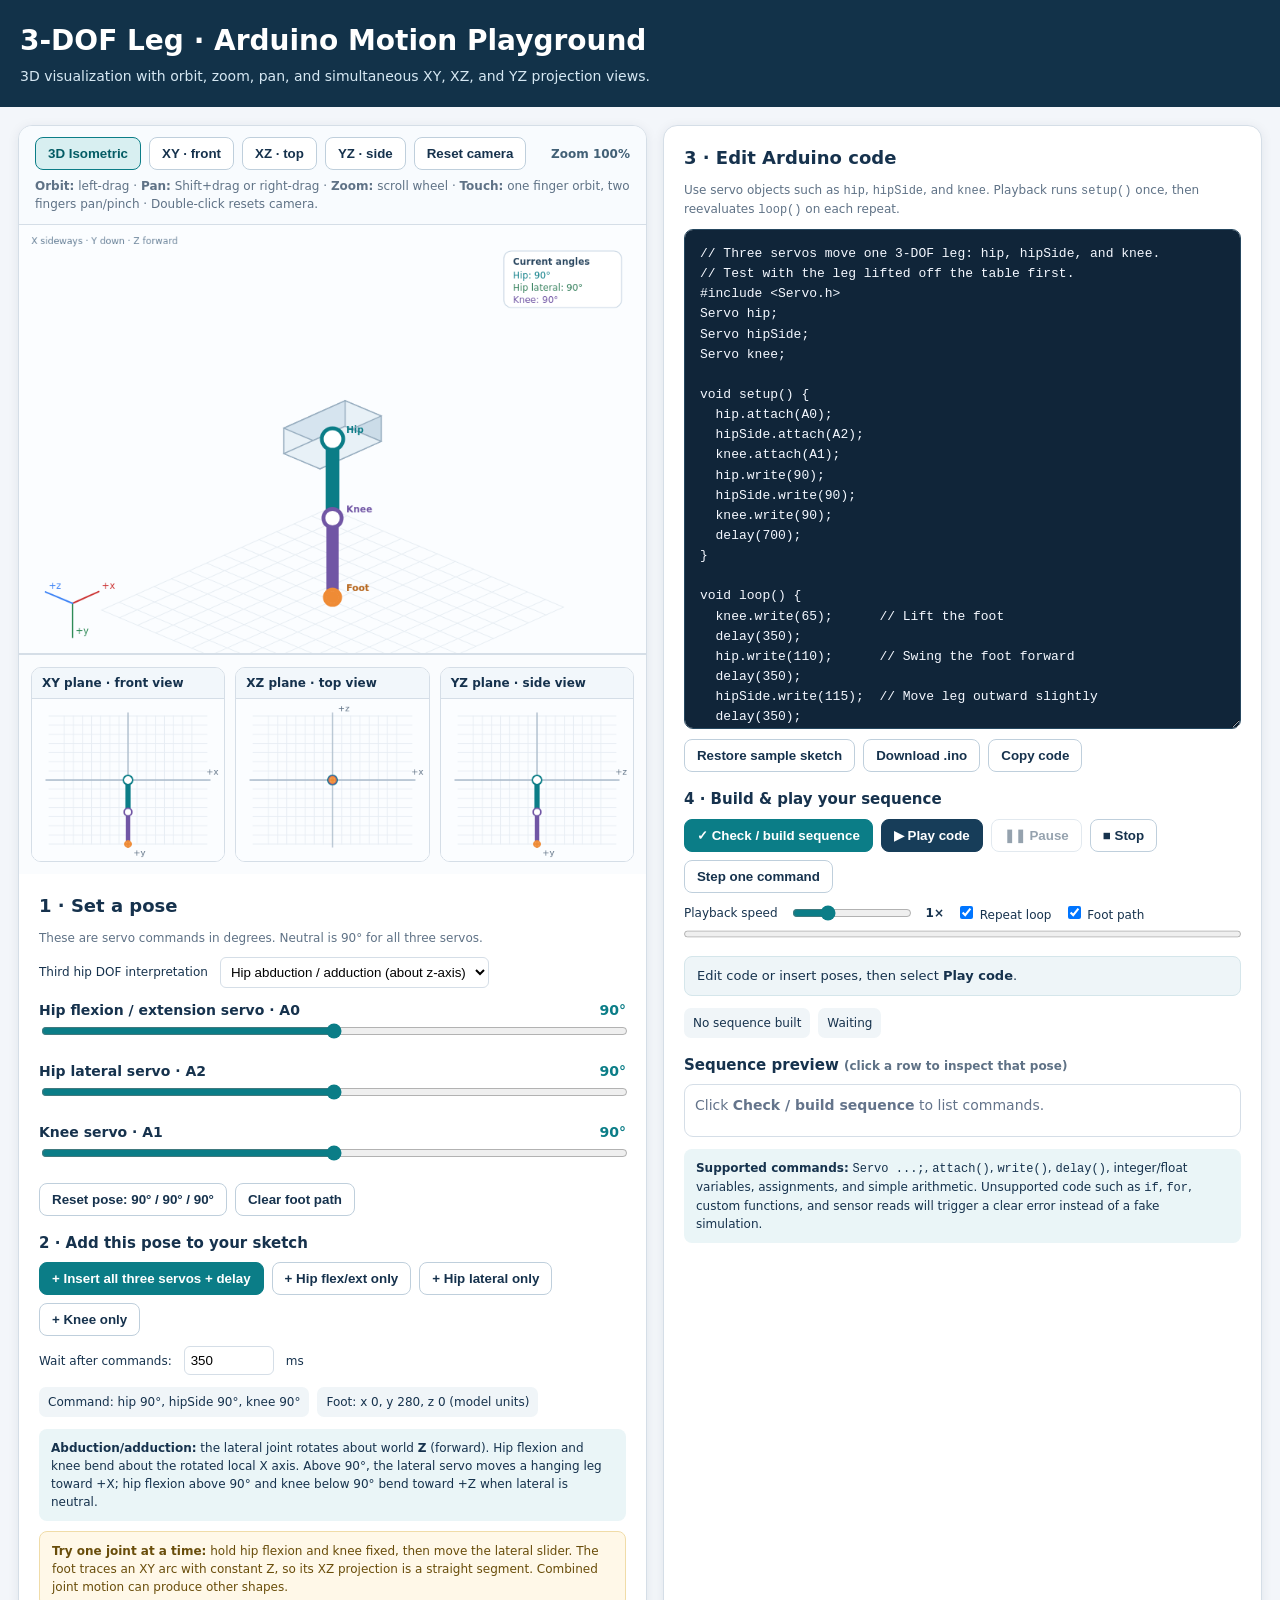
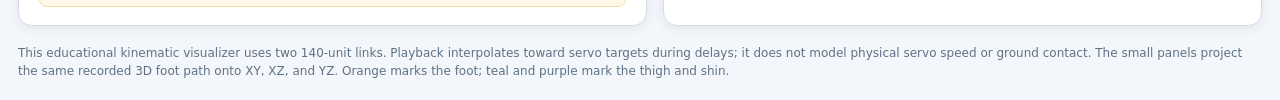
==== index.html @ a0ef3d95 "Add standalone 3-DOF Arduino leg simulator" ====
<!DOCTYPE html>
<html lang="en">
<head>
<meta charset="UTF-8" />
<meta name="viewport" content="width=device-width, initial-scale=1.0" />
<title>3-DOF Leg Arduino Motion Playground</title>
<style>
:root{--navy:#16324d;--teal:#0b7d87;--purple:#7156a5;--orange:#ef8b35;--green:#2e8b57;--border:#d5dee7;--bg:#f3f6fa;--panel:#fff;--muted:#5f7286}
*{box-sizing:border-box} body{margin:0;font:14px/1.5 system-ui,-apple-system,Segoe UI,Roboto,sans-serif;background:var(--bg);color:var(--navy)}
header{background:#123249;color:#fff;padding:20px max(20px,calc((100vw - 1500px)/2))} header h1{margin:0 0 4px;font-size:28px} header p{margin:0;color:#d6e8f3}
main{max-width:1500px;margin:auto;padding:18px;display:grid;grid-template-columns:minmax(470px,1.05fr) minmax(430px,1fr);gap:16px}
.panel{background:var(--panel);border:1px solid var(--border);border-radius:14px;box-shadow:0 2px 12px rgba(16,42,66,.08);overflow:hidden}.pad{padding:18px 20px}
h2{margin:0 0 10px;font-size:18px}h3{margin:16px 0 8px;font-size:15px}p{margin:0 0 10px}.small{font-size:12px;color:var(--muted)}
canvas{display:block;width:100%;height:auto;background:linear-gradient(#fbfdff,#f7fbff);touch-action:none;cursor:grab} canvas.dragging{cursor:grabbing}
#scene{border-bottom:1px solid var(--border)} .viewport-tools{padding:11px 16px;border-bottom:1px solid var(--border);background:#f8fbfe}.viewport-tools .actions{align-items:center}
button{cursor:pointer;border:1px solid #bfcfdc;background:#fff;border-radius:8px;padding:8px 12px;color:var(--navy);font-weight:650} button.primary{background:var(--teal);color:#fff;border-color:var(--teal)} button.dark{background:#173d59;color:#fff;border-color:#173d59} button:disabled{opacity:.45;cursor:default}
button:focus-visible,textarea:focus-visible,input:focus-visible,select:focus-visible{outline:3px solid #87d2e9;outline-offset:2px}
.view-btn.selected{background:#d8eff1;border-color:#0b7d87;color:#045c65}.view-help{font-size:12px;color:var(--muted);margin-top:7px}.view-state{font-size:12px;font-weight:650;color:#426076;margin-left:auto}
.slider-row{margin:12px 0 16px}.slider-label{display:flex;justify-content:space-between;font-weight:650}.v{color:var(--teal);font-variant-numeric:tabular-nums} input[type=range]{width:100%;accent-color:var(--teal)} input[type=number], select{padding:6px;border:1px solid var(--border);border-radius:6px;background:#fff} input[type=number]{width:90px}
.actions{display:flex;gap:8px;flex-wrap:wrap}.controls{display:flex;gap:12px;flex-wrap:wrap;align-items:center;font-size:12px;margin-top:10px}.help{background:#eaf5f7;border-radius:8px;padding:10px 12px;font-size:12px;margin-top:12px}
.editor{display:block;width:100%;min-height:500px;resize:vertical;background:#102539;color:#f4f8ff;border:1px solid #264860;border-radius:9px;padding:14px 15px;font:13px/1.55 ui-monospace,SFMono-Regular,Consolas,monospace;tab-size:2;white-space:pre;overflow:auto}
.status{border-radius:8px;padding:9px 12px;background:#eef5f8;border:1px solid #d5e6eb;font-size:13px;min-height:40px;margin:11px 0}.status.error{background:#fff0ed;border-color:#f4bcb0;color:#9b3729}.status.ok{background:#edf8f0;border-color:#afd7bb;color:#235f38}
.timeline{max-height:230px;overflow:auto;border:1px solid var(--border);border-radius:9px}.timeline table{width:100%;border-collapse:collapse;font-size:12px}.timeline th{position:sticky;top:0;background:#f2f6fa;text-align:left}.timeline td,.timeline th{padding:7px 9px;border-bottom:1px solid #e9eef2}.timeline tr.active{background:#e0f3f4}.timeline tr{cursor:pointer}
.stats{display:flex;gap:8px;flex-wrap:wrap;margin:12px 0}.stats span{background:#f0f5f8;border-radius:7px;padding:6px 9px;font-size:12px} #progress{width:100%;accent-color:var(--teal)} footer{max-width:1500px;margin:auto;padding:0 18px 20px;font-size:12px;color:var(--muted)}
.subviews{display:grid;grid-template-columns:repeat(3,1fr);gap:10px;padding:12px;border-top:1px solid var(--border);background:#fafcfe}.subview{border:1px solid var(--border);border-radius:10px;overflow:hidden;background:#fff}.subview .label{padding:6px 10px;background:#f2f7fb;border-bottom:1px solid var(--border);font-weight:650;font-size:12px}.subview canvas{width:100%;height:auto;cursor:default}.explain{background:#fff8e8;border:1px solid #f0dca8;color:#694d0a;border-radius:8px;padding:10px 12px;font-size:12px;margin-top:10px}
@media(max-width:1000px){main{grid-template-columns:1fr}.editor{min-height:380px}.subviews{grid-template-columns:1fr}}
</style>
</head>
<body>
<header>
  <h1>3-DOF Leg · Arduino Motion Playground</h1>
  <p>3D visualization with orbit, zoom, pan, and simultaneous XY, XZ, and YZ projection views.</p>
</header>
<main>
  <section class="panel">
    <div class="viewport-tools">
      <div class="actions" role="group" aria-label="Camera view presets">
        <button type="button" class="view-btn selected" data-view="iso">3D Isometric</button>
        <button type="button" class="view-btn" data-view="xy">XY · front</button>
        <button type="button" class="view-btn" data-view="xz">XZ · top</button>
        <button type="button" class="view-btn" data-view="yz">YZ · side</button>
        <button type="button" id="resetCamera">Reset camera</button>
        <span class="view-state" id="cameraState">Zoom 100%</span>
      </div>
      <div class="view-help"><strong>Orbit:</strong> left-drag · <strong>Pan:</strong> Shift+drag or right-drag · <strong>Zoom:</strong> scroll wheel · <strong>Touch:</strong> one finger orbit, two fingers pan/pinch · Double-click resets camera.</div>
    </div>
    <canvas id="scene" width="820" height="560" aria-label="Interactive 3D leg visualization"></canvas>
    <div class="subviews">
      <div class="subview"><div class="label">XY plane · front view</div><canvas id="xyView" width="250" height="210" aria-label="XY projection, x right and y down"></canvas></div>
      <div class="subview"><div class="label">XZ plane · top view</div><canvas id="xzView" width="250" height="210" aria-label="XZ projection, x right and z up"></canvas></div>
      <div class="subview"><div class="label">YZ plane · side view</div><canvas id="yzView" width="250" height="210" aria-label="YZ projection, z right and y down"></canvas></div>
    </div>
    <div class="pad">
      <h2>1 · Set a pose</h2>
      <p class="small">These are servo commands in degrees. Neutral is 90° for all three servos.</p>

      <div class="controls" style="margin-bottom:8px">
        <label for="mode3">Third hip DOF interpretation</label>
        <select id="mode3">
          <option value="abduction">Hip abduction / adduction (about z-axis)</option>
          <option value="yaw">Hip yaw / steering (about y-axis)</option>
        </select>
      </div>

      <div class="slider-row">
        <div class="slider-label"><label for="hipPitch">Hip flexion / extension servo · A0</label><span class="v" id="hipPitchVal">90°</span></div>
        <input id="hipPitch" type="range" min="0" max="180" value="90" step="1" />
      </div>
      <div class="slider-row">
        <div class="slider-label"><label for="hipSide">Hip lateral servo · A2</label><span class="v" id="hipSideVal">90°</span></div>
        <input id="hipSide" type="range" min="0" max="180" value="90" step="1" />
      </div>
      <div class="slider-row">
        <div class="slider-label"><label for="knee">Knee servo · A1</label><span class="v" id="kneeVal">90°</span></div>
        <input id="knee" type="range" min="0" max="180" value="90" step="1" />
      </div>

      <div class="actions">
        <button id="neutral">Reset pose: 90° / 90° / 90°</button>
        <button id="clearTrail">Clear foot path</button>
      </div>

      <h3>2 · Add this pose to your sketch</h3>
      <div class="actions">
        <button class="primary" id="insertAll">+ Insert all three servos + delay</button>
        <button id="insertHipPitch">+ Hip flex/ext only</button>
        <button id="insertHipSide">+ Hip lateral only</button>
        <button id="insertKnee">+ Knee only</button>
      </div>
      <div class="controls">
        <label for="wait">Wait after commands:</label>
        <input type="number" id="wait" min="0" max="10000" step="50" value="350" /><span>ms</span>
      </div>

      <div class="stats">
        <span id="poseStat">Command: hip 90°, hipSide 90°, knee 90°</span>
        <span id="footStat">Foot: x 0, y 280, z 0 (model units)</span>
      </div>

      <div class="help" id="modeHelp"></div>
      <div class="explain" id="projectionExplain"></div>
    </div>
  </section>

  <section class="panel">
    <div class="pad">
      <h2>3 · Edit Arduino code</h2>
      <p class="small">Use servo objects such as <code>hip</code>, <code>hipSide</code>, and <code>knee</code>. Playback runs <code>setup()</code> once, then reevaluates <code>loop()</code> on each repeat.</p>
      <textarea id="editor" class="editor" spellcheck="false" aria-label="Editable Arduino sketch"></textarea>
      <div class="actions" style="margin-top:10px">
        <button id="resetCode">Restore sample sketch</button>
        <button id="download">Download .ino</button>
        <button id="copy">Copy code</button>
      </div>

      <h3>4 · Build &amp; play your sequence</h3>
      <div class="actions">
        <button class="primary" id="build">✓ Check / build sequence</button>
        <button class="dark" id="play">▶ Play code</button>
        <button id="pause" disabled>❚❚ Pause</button>
        <button id="stop">■ Stop</button>
        <button id="step">Step one command</button>
      </div>
      <div class="controls">
        <label for="speed">Playback speed</label>
        <input style="width:120px" id="speed" type="range" min="0.25" max="3" step="0.25" value="1" />
        <strong id="speedVal">1×</strong>
        <label><input id="repeat" type="checkbox" checked /> Repeat loop</label>
        <label><input id="showTrail" type="checkbox" checked /> Foot path</label>
      </div>
      <progress id="progress" max="100" value="0"></progress>
      <div id="status" class="status" aria-live="polite">Edit code or insert poses, then select <strong>Play code</strong>.</div>
      <div class="stats"><span id="seqInfo">No sequence built</span><span id="currentInfo">Waiting</span></div>
      <h3>Sequence preview <span class="small">(click a row to inspect that pose)</span></h3>
      <div class="timeline" id="timeline"><p style="padding:10px;color:#64748b">Click <strong>Check / build sequence</strong> to list commands.</p></div>

      <div class="help">
        <strong>Supported commands:</strong> <code>Servo ...;</code>, <code>attach()</code>, <code>write()</code>, <code>delay()</code>, integer/float variables, assignments, and simple arithmetic. Unsupported code such as <code>if</code>, <code>for</code>, custom functions, and sensor reads will trigger a clear error instead of a fake simulation.
      </div>
    </div>
  </section>
</main>
<footer>
  This educational kinematic visualizer uses two 140-unit links. Playback interpolates toward servo targets during delays; it does not model physical servo speed or ground contact. The small panels project the same recorded 3D foot path onto XY, XZ, and YZ. Orange marks the foot; teal and purple mark the thigh and shin.
</footer>
<script>
(() => {
'use strict';
const $ = id => document.getElementById(id);
const sample = `// Three servos move one 3-DOF leg: hip, hipSide, and knee.
// Test with the leg lifted off the table first.
#include <Servo.h>
Servo hip;
Servo hipSide;
Servo knee;

void setup() {
  hip.attach(A0);
  hipSide.attach(A2);
  knee.attach(A1);
  hip.write(90);
  hipSide.write(90);
  knee.write(90);
  delay(700);
}

void loop() {
  knee.write(65);      // Lift the foot
  delay(350);
  hip.write(110);      // Swing the foot forward
  delay(350);
  hipSide.write(115);  // Move leg outward slightly
  delay(350);
  knee.write(90);      // Lower the foot
  delay(350);
  hip.write(90);       // Return hip to neutral
  hipSide.write(90);   // Center the leg again
  delay(350);
}
`;
$('editor').value = sample;

let pose = {hip:90, hipSide:90, knee:90};
let trail = [];
let sequence = [];
let program=null, execution=null, setupEvents=[], loopStartIndex=0;
const neutralPose=()=>({hip:90, hipSide:90, knee:90});
const LINK_LENGTH=140, REACH=2*LINK_LENGTH, MAX_TRAIL_POINTS=2000;
let startPose = {hip:90, hipSide:90, knee:90};
let running=false, paused=false, visibleIndex=-1, runIndex=0, phaseTime=0, lastFrame=0;
let targetPose={hip:90, hipSide:90, knee:90}, tweenStart={hip:90, hipSide:90, knee:90}, tweenActive=false;
function deg2rad(d){ return d*Math.PI/180; }
function clamp(v,a,b){ return Math.max(a,Math.min(b,v)); }
function setStatus(msg,type=''){ $('status').textContent=msg; $('status').className='status'+(type?(' '+type):''); }
function rotateX(v,a){ const c=Math.cos(a), s=Math.sin(a); return [v[0], v[1]*c - v[2]*s, v[1]*s + v[2]*c]; }
function rotateY(v,a){ const c=Math.cos(a), s=Math.sin(a); return [v[0]*c + v[2]*s, v[1], -v[0]*s + v[2]*c]; }
function rotateZ(v,a){ const c=Math.cos(a), s=Math.sin(a); return [v[0]*c - v[1]*s, v[0]*s + v[1]*c, v[2]]; }
function add(a,b){ return [a[0]+b[0], a[1]+b[1], a[2]+b[2]]; }

// Right-handed world: x sideways, y down, z forward. Lateral joint is proximal;
// flexion and knee axes rotate with it. Servo signs encode mounting orientation.
function computeLeg(p, mode=$('mode3').value){
  const L1=LINK_LENGTH, L2=LINK_LENGTH;
  const hipPitch = deg2rad(p.hip - 90);
  const lateral = deg2rad(-(p.hipSide - 90));
  const kneeBend = deg2rad(90 - p.knee);

  let thigh = [0, L1, 0];
  let shin = [0, L2, 0];
  thigh = rotateX(thigh, hipPitch);
  shin  = rotateX(shin, hipPitch + kneeBend);
  if(mode==='abduction'){ thigh = rotateZ(thigh, lateral); shin = rotateZ(shin, lateral); }
  else { thigh = rotateY(thigh, lateral); shin = rotateY(shin, lateral); }

  const hipPt = [0,0,0];
  const kneePt = add(hipPt, thigh);
  const footPt = add(kneePt, shin);
  return {hipPt,kneePt,footPt};
}

const canvas = $('scene');
const ctx = canvas.getContext('2d');
const initialCamera = {yaw:-0.8,pitch:0.45,zoom:1,panX:0,panY:0};
let camera={...initialCamera};
const views={iso:{yaw:-0.8,pitch:0.45},xy:{yaw:0,pitch:0},xz:{yaw:0,pitch:Math.PI/2},yz:{yaw:Math.PI/2,pitch:0}};
function setCameraView(name){ const v=views[name]; if(!v) return; camera={...camera,yaw:v.yaw,pitch:v.pitch,zoom:1,panX:0,panY:0}; updateCameraUi(name); drawAll(); }
function updateCameraUi(selected){ document.querySelectorAll('.view-btn').forEach(b=>b.classList.toggle('selected',b.dataset.view===selected)); $('cameraState').textContent=`Zoom ${Math.round(camera.zoom*100)}%`; }
function detachView(){ updateCameraUi(null); }
function project3D(pt){ let [x,y,z]=pt; const cy=Math.cos(camera.yaw), sy=Math.sin(camera.yaw); const xx=x*cy + z*sy, zz=-x*sy + z*cy; const cp=Math.cos(camera.pitch), sp=Math.sin(camera.pitch); const yy=y*cp - zz*sp; const scale=Math.min(canvas.width-80,canvas.height-100)/(2*REACH)*camera.zoom; return {x:canvas.width/2 + camera.panX + xx*scale, y:canvas.height/2 + camera.panY + yy*scale}; }

// input / camera controls
const pointers=new Map(); let priorGesture=null;
function pointerPosition(e){ const rect=canvas.getBoundingClientRect(); return {x:(e.clientX-rect.left)*canvas.width/rect.width, y:(e.clientY-rect.top)*canvas.height/rect.height, button:e.button,shift:e.shiftKey}; }
canvas.addEventListener('contextmenu',e=>e.preventDefault());
canvas.addEventListener('pointerdown',e=>{ e.preventDefault(); canvas.setPointerCapture(e.pointerId); const p=pointerPosition(e); p.mode=(e.button===2||e.button===1||e.shiftKey)?'pan':'orbit'; pointers.set(e.pointerId,p); priorGesture=null; canvas.classList.add('dragging'); });
canvas.addEventListener('pointermove',e=>{ if(!pointers.has(e.pointerId)) return; e.preventDefault(); const p=pointerPosition(e); if(pointers.size===1){ const prev=pointers.get(e.pointerId), dx=p.x-prev.x, dy=p.y-prev.y; if(prev.mode==='pan'){ camera.panX+=dx; camera.panY+=dy; } else { camera.yaw+=dx*.008; camera.pitch=clamp(camera.pitch+dy*.008,-Math.PI/2,Math.PI/2);} pointers.set(e.pointerId,{...p,mode:prev.mode}); priorGesture=null; } else { pointers.set(e.pointerId,{...p,mode:'pan'}); const arr=[...pointers.values()].slice(0,2); const mid={x:(arr[0].x+arr[1].x)/2,y:(arr[0].y+arr[1].y)/2}; const dist=Math.hypot(arr[0].x-arr[1].x,arr[0].y-arr[1].y); if(priorGesture){ camera.panX+=mid.x-priorGesture.x; camera.panY+=mid.y-priorGesture.y; if(priorGesture.dist>5) camera.zoom=clamp(camera.zoom*(dist/priorGesture.dist),.25,4);} priorGesture={...mid,dist}; } detachView(); drawAll(); });
function releasePointer(e){ pointers.delete(e.pointerId); priorGesture=null; if(!pointers.size) canvas.classList.remove('dragging'); }
canvas.addEventListener('pointerup',releasePointer); canvas.addEventListener('pointercancel',releasePointer);
canvas.addEventListener('wheel',e=>{ e.preventDefault(); const before=camera.zoom; camera.zoom=clamp(camera.zoom*Math.exp(-e.deltaY*.0015),.25,4); const p=pointerPosition(e), cx=canvas.width/2+camera.panX, cy=canvas.height/2+camera.panY; const k=camera.zoom/before; camera.panX+=(p.x-cx)*(1-k); camera.panY+=(p.y-cy)*(1-k); detachView(); drawAll(); },{passive:false});
canvas.addEventListener('dblclick',()=>setCameraView('iso'));
document.querySelectorAll('.view-btn').forEach(b=>b.addEventListener('click',()=>setCameraView(b.dataset.view))); $('resetCamera').onclick=()=>setCameraView('iso');

function updateModeHelp(){
  const mode=$('mode3').value;
  if(mode==='abduction'){
    $('modeHelp').innerHTML='<strong>Abduction/adduction:</strong> the lateral joint rotates about world <strong>Z</strong> (forward). Hip flexion and knee bend about the rotated local X axis. Above 90°, the lateral servo moves a hanging leg toward +X; hip flexion above 90° and knee below 90° bend toward +Z when lateral is neutral.';
    $('projectionExplain').innerHTML='<strong>Try one joint at a time:</strong> hold hip flexion and knee fixed, then move the lateral slider. The foot traces an XY arc with constant Z, so its XZ projection is a straight segment. Combined joint motion can produce other shapes.';
  } else {
    $('modeHelp').innerHTML='<strong>Yaw/steering:</strong> the lateral joint rotates about world <strong>Y</strong> (down). Hip flexion and knee bend about the rotated local X axis. Above 90°, the yaw servo turns a forward-displaced foot toward −X.';
    $('projectionExplain').innerHTML='<strong>Try a bent pose:</strong> hold hip and knee fixed, then move yaw. A foot away from the Y axis sweeps an XZ arc; a straight vertical leg stays still. XZ views show +Z upward.';
  }
}
$('mode3').addEventListener('change',()=>{ stop(); trail=[]; updateModeHelp(); drawAll(); setStatus('Joint interpretation changed. Playback stopped; the sketch is ready to replay.'); });

function drawGrid3D(){ ctx.save(); ctx.strokeStyle='#e6edf3'; ctx.lineWidth=1; for(let i=-260;i<=260;i+=40){ const a=project3D([i,300,-260]), b=project3D([i,300,260]); const c=project3D([-260,300,i]), d=project3D([260,300,i]); ctx.beginPath(); ctx.moveTo(a.x,a.y); ctx.lineTo(b.x,b.y); ctx.stroke(); ctx.beginPath(); ctx.moveTo(c.x,c.y); ctx.lineTo(d.x,d.y); ctx.stroke(); } ctx.restore(); }
function drawAxes3D(){
  const origin=project3D([0,0,0]), anchor={x:70,y:canvas.height-65};
  const axes=[[[60,0,0],'#c33','+x'],[[0,60,0],'#2e8b57','+y'],[[0,0,60],'#3b82f6','+z']];
  ctx.font='12px system-ui,sans-serif';
  axes.forEach(([axis,col,label])=>{
    const q=project3D(axis), dx=(q.x-origin.x)/camera.zoom, dy=(q.y-origin.y)/camera.zoom;
    if(Math.hypot(dx,dy)<8)return;
    const p={x:anchor.x+dx,y:anchor.y+dy};
    ctx.strokeStyle=col;ctx.fillStyle=col;ctx.lineWidth=2;
    ctx.beginPath();ctx.moveTo(anchor.x,anchor.y);ctx.lineTo(p.x,p.y);ctx.stroke();ctx.fillText(label,p.x+4,p.y-4);
  });
}
function drawJointLabels(H,K,F){
  const placed=[], points=[];
  ctx.font='600 12px system-ui';
  // If joints overlap in a projection, show only the foremost foot label.
  for(const [p,label,color,width] of [[F,'Foot','#b7671e',30],[K,'Knee','#7156a5',34],[H,'Hip','#0b7d87',24]]){
    if(points.some(q=>Math.hypot(p.x-q.x,p.y-q.y)<25))continue;
    points.push(p);
    for(const [dx,dy] of [[18,-8],[-width-18,-8],[18,22]]){
      const x=p.x+dx,y=p.y+dy, box={x,y:y-13,w:width,h:16};
      if(x<10||x+width>canvas.width-10||y<45||y>canvas.height-10)continue;
      if(x+width>canvas.width-186&&y<115)continue;
      if(placed.some(b=>box.x<b.x+b.w&&box.x+box.w>b.x&&box.y<b.y+b.h&&box.y+box.h>b.y))continue;
      ctx.fillStyle=color;ctx.fillText(label,x,y);placed.push(box);break;
    }
  }
}

function drawMainScene(){
  const {hipPt,kneePt,footPt} = computeLeg(pose);
  ctx.clearRect(0,0,canvas.width,canvas.height); ctx.fillStyle='#fbfdff'; ctx.fillRect(0,0,canvas.width,canvas.height); drawGrid3D();
  ctx.fillStyle='#688198'; ctx.font='12px system-ui'; ctx.fillText('X sideways · Y down · Z forward',16,25);
  const boxPts = [[-70,-30,-40],[70,-30,-40],[70,15,-40],[-70,15,-40],[-70,-30,40],[70,-30,40],[70,15,40],[-70,15,40]].map(project3D); const faces=[[0,1,2,3],[1,5,6,2],[0,4,5,1],[4,5,6,7],[0,4,7,3],[3,2,6,7]];
  faces.forEach((f,idx)=>{ ctx.beginPath(); ctx.moveTo(boxPts[f[0]].x,boxPts[f[0]].y); for(let i=1;i<f.length;i++) ctx.lineTo(boxPts[f[i]].x,boxPts[f[i]].y); ctx.closePath(); ctx.fillStyle= idx===3 ? '#d6e4ef' : idx===1 ? '#cbdce8' : '#e8f1f7'; ctx.strokeStyle='#97adbf'; ctx.lineWidth=1.5; ctx.fill(); ctx.stroke(); });
  const H=project3D(hipPt), K=project3D(kneePt), F=project3D(footPt);
  if($('showTrail').checked && trail.length>1){ ctx.beginPath(); ctx.strokeStyle='#efb98b'; ctx.lineWidth=2.2; trail.forEach((pt,i)=>{ const p=project3D(pt); if(i===0)ctx.moveTo(p.x,p.y); else ctx.lineTo(p.x,p.y);}); ctx.stroke(); }
  ctx.strokeStyle='#0b7d87'; ctx.lineWidth=18; ctx.lineCap='round'; ctx.beginPath(); ctx.moveTo(H.x,H.y); ctx.lineTo(K.x,K.y); ctx.stroke(); ctx.strokeStyle='#7156a5'; ctx.lineWidth=16; ctx.beginPath(); ctx.moveTo(K.x,K.y); ctx.lineTo(F.x,F.y); ctx.stroke();
  [[H,'#0b7d87',14],[K,'#7156a5',12],[F,'#ef8b35',10]].forEach(([p,col,r])=>{ ctx.beginPath(); ctx.fillStyle='#fff'; ctx.strokeStyle=col; ctx.lineWidth=5; ctx.arc(p.x,p.y,r,0,2*Math.PI); ctx.fill(); ctx.stroke(); }); ctx.beginPath(); ctx.fillStyle='#ef8b35'; ctx.arc(F.x,F.y,8,0,2*Math.PI); ctx.fill();
  drawJointLabels(H,K,F);
  drawAxes3D();

  const bx = canvas.width - 186, by = 34, bw = 154, bh = 74;
  ctx.fillStyle = 'rgba(255,255,255,0.92)';
  ctx.strokeStyle = '#c8d6e3';
  ctx.lineWidth = 1.2;
  ctx.beginPath(); ctx.roundRect(bx, by, bw, bh, 10); ctx.fill(); ctx.stroke();
  ctx.font = '700 12px system-ui'; ctx.fillStyle = '#29465f'; ctx.fillText('Current angles', bx+12, by+18);
  ctx.font = '12px system-ui';
  ctx.fillStyle = '#0b7d87'; ctx.fillText(`Hip: ${Math.round(pose.hip)}°`, bx+12, by+36);
  ctx.fillStyle = '#2f7d58'; ctx.fillText(`Hip lateral: ${Math.round(pose.hipSide)}°`, bx+12, by+52);
  ctx.fillStyle = '#7156a5'; ctx.fillText(`Knee: ${Math.round(pose.knee)}°`, bx+12, by+68);
}

// Screen orientation matches the main orthographic presets: XZ has +z upward.
function planeProject(pt,plane,w,h,pad=22){
  const [u,v,ul,vl]=plane==='xy' ? [pt[0],pt[1],'x','y'] :
    plane==='xz' ? [pt[0],-pt[2],'x','z'] : [pt[2],pt[1],'z','y'];
  const scale=Math.min(w-2*pad,h-2*pad)/(2*REACH);
  return {x:w/2+u*scale,y:h/2+v*scale,ul,vl,scale};
}
function drawProjection(canvasId,plane){
  const c=$(canvasId), cx=c.getContext('2d'), w=c.width, h=c.height;
  const {hipPt,kneePt,footPt}=computeLeg(pose);
  const H=planeProject(hipPt,plane,w,h), K=planeProject(kneePt,plane,w,h), F=planeProject(footPt,plane,w,h);
  cx.clearRect(0,0,w,h); cx.fillStyle='#fbfdff'; cx.fillRect(0,0,w,h);
  cx.strokeStyle='#e7edf4'; cx.lineWidth=1;
  for(let i=-REACH;i<=REACH;i+=40){
    const d=i*H.scale;
    cx.beginPath(); cx.moveTo(w/2+d,22); cx.lineTo(w/2+d,h-22); cx.stroke();
    cx.beginPath(); cx.moveTo(22,h/2+d); cx.lineTo(w-22,h/2+d); cx.stroke();
  }
  cx.strokeStyle='#9fb1c3'; cx.lineWidth=1.3;
  cx.beginPath(); cx.moveTo(18,h/2); cx.lineTo(w-18,h/2); cx.moveTo(w/2,18); cx.lineTo(w/2,h-18); cx.stroke();
  cx.font='11px system-ui'; cx.fillStyle='#5f7286';
  cx.fillText('+'+H.ul,w-23,h/2-7);
  cx.fillText('+'+H.vl,w/2+7,plane==='xz'?16:h-7);
  if($('showTrail').checked && trail.length>1){
    cx.beginPath(); cx.strokeStyle='#d58949'; cx.lineWidth=2;
    trail.forEach((pt,i)=>{const q=planeProject(pt,plane,w,h); if(i===0)cx.moveTo(q.x,q.y); else cx.lineTo(q.x,q.y);}); cx.stroke();
  }
  cx.lineCap='round'; cx.strokeStyle='#0b7d87'; cx.lineWidth=7;
  cx.beginPath(); cx.moveTo(H.x,H.y); cx.lineTo(K.x,K.y); cx.stroke();
  cx.strokeStyle='#7156a5'; cx.lineWidth=6; cx.beginPath(); cx.moveTo(K.x,K.y); cx.lineTo(F.x,F.y); cx.stroke();
  [[H,'#0b7d87',6],[K,'#7156a5',5],[F,'#ef8b35',4]].forEach(([q,col,r])=>{
    cx.beginPath(); cx.fillStyle='#fff'; cx.strokeStyle=col; cx.lineWidth=2; cx.arc(q.x,q.y,r,0,2*Math.PI); cx.fill(); cx.stroke();
  });
  cx.beginPath(); cx.fillStyle='#ef8b35'; cx.arc(F.x,F.y,3,0,2*Math.PI); cx.fill();
}

function updateLabels(){
  $('hipPitchVal').textContent=Math.round(pose.hip)+'°';
  $('hipSideVal').textContent=Math.round(pose.hipSide)+'°';
  $('kneeVal').textContent=Math.round(pose.knee)+'°';
  $('poseStat').textContent='Command: hip '+Math.round(pose.hip)+'°, hipSide '+Math.round(pose.hipSide)+'°, knee '+Math.round(pose.knee)+'°';
  const foot=computeLeg(pose).footPt;
  $('footStat').textContent='Foot: x '+Math.round(foot[0])+', y '+Math.round(foot[1])+', z '+Math.round(foot[2])+' (model units)';
}
function drawAll(){ updateLabels(); drawMainScene(); drawProjection('xyView','xy'); drawProjection('xzView','xz'); drawProjection('yzView','yz'); $('cameraState').textContent='Zoom '+Math.round(camera.zoom*100)+'%'; }
function recordFoot(){
  if(!$('showTrail').checked) return;
  const foot=computeLeg(pose).footPt, last=trail[trail.length-1];
  if(last && Math.hypot(...foot.map((v,i)=>v-last[i]))<0.5) return;
  trail.push(foot);
  if(trail.length>MAX_TRAIL_POINTS) trail.splice(0,trail.length-MAX_TRAIL_POINTS);
}
function setPose(newPose,record=true){
  pose=Object.fromEntries(['hip','hipSide','knee'].map(k=>[k,clamp(newPose[k],0,180)]));
  $('hipPitch').value=pose.hip; $('hipSide').value=pose.hipSide; $('knee').value=pose.knee;
  if(record) recordFoot(); drawAll();
}
function manualPose(p){ stop(); visibleIndex=-1; highlight(-1); setPose(p); setStatus('Pose previewed. Insert commands to record it in the sketch.'); }
['hipPitch','hipSide','knee'].forEach(id=>$(id).addEventListener('input',()=>manualPose({hip:+$('hipPitch').value,hipSide:+$('hipSide').value,knee:+$('knee').value})));
$('neutral').onclick=()=>manualPose(neutralPose());
$('clearTrail').onclick=()=>{trail=[]; drawAll();};
$('showTrail').onchange=()=>{trail=[]; recordFoot(); drawAll();};

let insertionSelection=null;
function rememberSelection(){const e=$('editor'); insertionSelection={start:e.selectionStart,end:e.selectionEnd};}
['select','click','keyup','blur'].forEach(event=>$('editor').addEventListener(event,rememberSelection));
function insertSnippet(snippet){
  const editor=$('editor'), text=editor.value;
  let start,end;
  if(insertionSelection){({start,end}=insertionSelection);}
  else {try{start=end=bodyOf(stripComments(text),'loop').end-1;}catch(e){setStatus(e.message,'error');return;}}
  const prefix=start>0 && text[start-1]!=='\n'?'\n':'';
  const inserted=prefix+snippet+'\n';
  editor.value=text.slice(0,start)+inserted+text.slice(end);
  editor.focus(); editor.setSelectionRange(start+inserted.length,start+inserted.length); rememberSelection();
  invalidate(); setStatus('Pose added to the sketch. Build or play to preview it.');
}
function insertAll(){
  const d=Number($('wait').value);
  if(!Number.isInteger(d)||d<0||d>10000){setStatus('Choose a whole-number delay from 0 to 10000 ms.','error');return;}
  insertSnippet('  hip.write('+Math.round(pose.hip)+');\n  hipSide.write('+Math.round(pose.hipSide)+');\n  knee.write('+Math.round(pose.knee)+');\n  delay('+d+');');
}
$('insertAll').onclick=insertAll;
$('insertHipPitch').onclick=()=>insertSnippet('  hip.write('+Math.round(pose.hip)+');');
$('insertHipSide').onclick=()=>insertSnippet('  hipSide.write('+Math.round(pose.hipSide)+');');
$('insertKnee').onclick=()=>insertSnippet('  knee.write('+Math.round(pose.knee)+');');
$('resetCode').onclick=()=>{ stop(); $('editor').value=sample; insertionSelection=null; invalidate(); setStatus('Example sketch restored.'); }; $('copy').onclick=async()=>{ try{ await navigator.clipboard.writeText($('editor').value); setStatus('Sketch copied to clipboard.','ok'); } catch(e){ $('editor').focus(); $('editor').select(); document.execCommand('copy'); setStatus('Sketch selected and copy requested.'); } }; $('download').onclick=()=>{ const blob=new Blob([$('editor').value],{type:'text/plain;charset=utf-8'}); const a=document.createElement('a'); const url=URL.createObjectURL(blob); a.href=url; a.download='Three_DOF_Leg_Custom.ino'; a.click(); setTimeout(()=>URL.revokeObjectURL(url),600); }; $('speed').oninput=()=>$('speedVal').textContent = Number($('speed').value).toFixed(2).replace(/\.?0+$/,'') + '×';

function stripComments(source){
  return source.replace(/\/\*[\s\S]*?\*\//g,m=>m.replace(/[^\n]/g,' ')).replace(/\/\/[^\n]*/g,m=>' '.repeat(m.length));
}
function lineNumber(src,pos){return src.slice(0,pos).split('\n').length;}
function bodyOf(src,name){
  const m=new RegExp('\\bvoid\\s+'+name+'\\s*\\(\\s*(?:void\\s*)?\\)\\s*\\{').exec(src);
  if(!m) throw Error('Could not find void '+name+'() { ... }');
  const start=m.index+m[0].length;
  let depth=1;
  for(let i=start;i<src.length;i++){
    if(src[i]==='{')depth++;
    if(src[i]==='}')depth--;
    if(depth===0)return {text:src.slice(start,i),start,opening:m.index,end:i+1};
  }
  throw Error('Missing closing brace in '+name+'().');
}
function fail(line,message){throw Error('Line '+line+': '+message);}
function lookup(env,name,line){
  const binding=env.locals.get(name)||env.globals.get(name);
  if(!binding)fail(line,'variable "'+name+'" was not defined.');
  return binding;
}
// A small arithmetic parser; sketch text is never passed to eval or Function.
function evaluate(expression,env,line){
  const toks=expression.match(/\d+(?:\.\d*)?|\.\d+|[A-Za-z_]\w*|[()+\-*/]/g)||[];
  if(toks.join('')!==expression.replace(/\s/g,''))fail(line,'unsupported expression "'+expression+'".');
  let i=0;
  function atom(){
    const t=toks[i++];
    if(t==='('){const v=addExpr();if(toks[i++]!==')')fail(line,"missing ')'.");return v;}
    if(t==='-'||t==='+'){const v=atom();return {value:t==='-'?-v.value:v.value,integer:v.integer};}
    if(/^(?:\d|\.)/.test(t||''))return {value:Number(t),integer:!t.includes('.')};
    if(/^[A-Za-z_]\w*$/.test(t||'')){const b=lookup(env,t,line);return {value:b.value,integer:b.integer};}
    fail(line,'invalid expression "'+expression+'".');
  }
  function combine(a,b,op){
    const integer=a.integer&&b.integer;
    if(op==='/'&&b.value===0)fail(line,'division by zero.');
    let value=op==='+'?a.value+b.value:op==='-'?a.value-b.value:op==='*'?a.value*b.value:a.value/b.value;
    if(op==='/'&&integer)value=Math.trunc(value);
    return {value,integer};
  }
  function mult(){let v=atom();while(toks[i]==='*'||toks[i]==='/'){const op=toks[i++];v=combine(v,atom(),op);}return v;}
  function addExpr(){let v=mult();while(toks[i]==='+'||toks[i]==='-'){const op=toks[i++];v=combine(v,mult(),op);}return v;}
  const result=addExpr();
  if(i!==toks.length||!Number.isFinite(result.value))fail(line,'invalid or non-finite expression "'+expression+'".');
  return result;
}
function roleFromServo(name){
  const n=name.toLowerCase();
  if(n.includes('knee'))return 'knee';
  if(n.includes('side')||n.includes('abd')||n.includes('yaw'))return 'hipSide';
  if(n.includes('hip'))return 'hip';
  return null;
}
function statements(text,offset,src){
  const parts=text.split(';'), result=[];
  let cursor=0;
  parts.forEach((part,i)=>{
    const s=part.trim(), line=lineNumber(src,offset+cursor+Math.max(0,part.search(/\S/)));
    cursor+=part.length+1;
    if(!s)return;
    if(i===parts.length-1)fail(line,'missing semicolon or unsupported trailing code: "'+s.slice(0,50)+'".');
    if(/[{}]/.test(s))fail(line,'nested blocks, control flow, and custom functions are not supported.');
    result.push({text:s,line});
  });
  return result;
}
function declaration(s,line){
  const m=/^(const\s+)?(int|float|double|long|unsigned\s+int)\s+([A-Za-z_]\w*)\s*=\s*(.+)$/.exec(s);
  return m ? {type:'declare',name:m[3],expression:m[4],constant:!!m[1],integer:!['float','double'].includes(m[2]),unsigned:m[2].startsWith('unsigned'),line} : null;
}
function parse(){
  const source=$('editor').value;
  if(source.length>200000)throw Error('Sketch is too large (maximum 200,000 characters).');
  const src=stripComments(source), setup=bodyOf(src,'setup'), loop=bodyOf(src,'loop');
  // Preserve character positions so include lines cannot shift function boundaries.
  let outside=src.replace(/^[ \t]*#include[^\n]*/gm,m=>m.replace(/[^\n]/g,' '));
  for(const part of [setup,loop])outside=outside.slice(0,part.opening)+outside.slice(part.opening,part.end).replace(/[^\n]/g,' ')+outside.slice(part.end);
  const servos=new Map(), globals=[];
  for(const {text:s,line} of statements(outside,0,src)){
    const m=/^Servo\s+([A-Za-z_]\w*)$/.exec(s);
    if(m){
      if(servos.has(m[1]))fail(line,'duplicate servo declaration "'+m[1]+'".');
      const role=roleFromServo(m[1]);
      if(!role)fail(line,'use a servo name containing hip, hipSide/abd/yaw, or knee.');
      if([...servos.values()].includes(role))fail(line,'more than one servo is mapped to '+role+'.');
      servos.set(m[1],role); continue;
    }
    const d=declaration(s,line);
    if(!d)fail(line,'unsupported statement outside setup()/loop(): "'+s.slice(0,60)+'".');
    globals.push(d);
  }
  function compile(body){
    return statements(body.text,body.start,src).map(({text:s,line})=>{
      let m;
      const d=declaration(s,line); if(d)return d;
      if((m=/^([A-Za-z_]\w*)\s*=\s*(.+)$/.exec(s)))return {type:'assign',name:m[1],expression:m[2],line};
      if((m=/^([A-Za-z_]\w*)\.write\s*\((.+)\)$/.exec(s))){
        if(!servos.has(m[1]))fail(line,'servo "'+m[1]+'" must be declared first.');
        return {type:'write',object:m[1],role:servos.get(m[1]),expression:m[2],line};
      }
      if((m=/^delay\s*\((.+)\)$/.exec(s)))return {type:'delay',expression:m[1],line};
      if((m=/^([A-Za-z_]\w*)\.attach\s*\(\s*([A-Za-z_]\w*|\d+)\s*\)$/.exec(s))){
        if(!servos.has(m[1]))fail(line,'servo "'+m[1]+'" must be declared first.');
        return {type:'ignore',line};
      }
      if(/^Serial\.begin\s*\(\s*\d+\s*\)$/.test(s))return {type:'ignore',line};
      fail(line,'unsupported command "'+s.slice(0,65)+'".');
    });
  }
  const compiled={globals,setup:compile(setup),loop:compile(loop)};
  if(globals.length+compiled.setup.length+compiled.loop.length>1000)throw Error('Sketch contains more than 1000 statements.');
  const prepared=prepareProgram(compiled);
  if(!prepared.setupEvents.length&&!prepared.loopEvents.length)throw Error('Sketch contains no write() or delay() commands.');
  return {program:compiled,...prepared};
}
function assignValue(binding,value,line){
  binding.value=binding.integer?Math.trunc(value):value;
  if(binding.unsigned && binding.value<0)fail(line,'negative unsigned values are not supported.');
}
function executeBlock(block,env,phase,globalScope=false){
  env.locals=new Map();
  const events=[];
  for(const op of block){
    if(op.type==='ignore')continue;
    if(op.type==='declare'){
      const scope=globalScope?env.globals:env.locals;
      if(scope.has(op.name))fail(op.line,'duplicate variable "'+op.name+'".');
      const value=evaluate(op.expression,env,op.line).value;
      const binding={constant:op.constant,integer:op.integer,unsigned:op.unsigned,value:0};
      assignValue(binding,value,op.line); scope.set(op.name,binding); continue;
    }
    if(op.type==='assign'){
      const binding=lookup(env,op.name,op.line);
      if(binding.constant)fail(op.line,'cannot assign to const variable "'+op.name+'".');
      assignValue(binding,evaluate(op.expression,env,op.line).value,op.line); continue;
    }
    const value=evaluate(op.expression,env,op.line).value;
    if(op.type==='write'){
      if(value<0||value>180)fail(op.line,'servo.write angle must be between 0 and 180.');
      const angle=Math.trunc(value); env.pose[op.role]=angle;
      events.push({type:'write',role:op.role,value:angle,pose:{...env.pose},ms:0,line:op.line,phase,description:op.object+'.write('+angle+')'});
    }else{
      if(value<0||value>120000)fail(op.line,'delay must be 0–120000 ms.');
      const ms=Math.trunc(value);
      events.push({type:'delay',pose:{...env.pose},ms,line:op.line,phase,description:'delay('+ms+')'});
    }
  }
  return events;
}
function prepareProgram(compiled){
  const execution={globals:new Map(),locals:new Map(),pose:neutralPose()};
  executeBlock(compiled.globals,execution,'global',true);
  const setupEvents=executeBlock(compiled.setup,execution,'setup');
  const initial={...execution.pose};
  const loopEvents=executeBlock(compiled.loop,execution,'loop');
  return {execution,setupEvents,loopEvents,initial};
}
function invalidate(){
  stop(); sequence=[]; program=null; execution=null; visibleIndex=-1;
  $('seqInfo').textContent='Sketch changed — rebuild';
  $('timeline').innerHTML='<p style="padding:10px;color:#64748b">Build the sequence to list commands.</p>';
  $('progress').value=0;
}
$('editor').addEventListener('input',()=>{rememberSelection();invalidate();});
function highlight(index){document.querySelectorAll('#timeline tr[data-index]').forEach(row=>row.classList.toggle('active',Number(row.dataset.index)===index));}
function renderTimeline(){
  const total=sequence.reduce((sum,e)=>sum+e.ms,0);
  $('seqInfo').textContent=sequence.length+' commands · '+total+' ms (setup + current loop)';
  const html=['<table><thead><tr><th>#</th><th>Phase</th><th>Line</th><th>Command</th><th>Hip</th><th>Lateral</th><th>Knee</th></tr></thead><tbody>'];
  sequence.forEach((e,i)=>html.push('<tr data-index="'+i+'"><td>'+(i+1)+'</td><td>'+e.phase+'</td><td>'+e.line+'</td><td>'+e.description+'</td><td>'+e.pose.hip+'°</td><td>'+e.pose.hipSide+'°</td><td>'+e.pose.knee+'°</td></tr>'));
  html.push('</tbody></table>'); $('timeline').innerHTML=html.join('');
  document.querySelectorAll('#timeline tr[data-index]').forEach(row=>row.onclick=()=>{
    stop(); const i=Number(row.dataset.index); visibleIndex=i; setPose(sequence[i].pose); highlight(i);
    $('progress').value=(i+1)*100/sequence.length;
    setStatus('Previewing '+sequence[i].phase+' command '+(i+1)+': '+sequence[i].description);
  });
}
function installExecution(prepared){
  execution=prepared.execution; setupEvents=prepared.setupEvents;
  loopStartIndex=setupEvents.length; sequence=setupEvents.concat(prepared.loopEvents);
  startPose=neutralPose(); visibleIndex=-1; runIndex=0; phaseTime=0; tweenActive=false;
  targetPose=neutralPose(); tweenStart=neutralPose(); renderTimeline();
}
function build(){
  stop();
  try{
    const result=parse(); program=result.program; installExecution(result);
    trail=[]; setPose(startPose,false); $('progress').value=0; $('currentInfo').textContent='Ready';
    setStatus('Sketch checked. Setup plays once; each loop reevaluates commands and variables.','ok'); return true;
  }catch(e){invalidate();setStatus(e.message,'error');return false;}
}
$('build').onclick=build;
function stop(report=true){
  running=false; paused=false; $('pause').disabled=true; $('pause').textContent='❚❚ Pause'; lastFrame=0;
  if(report)$('currentInfo').textContent='Stopped';
}
function start(){
  if(!program && !build())return;
  stop(false);
  try{installExecution(prepareProgram(program));}catch(e){setStatus(e.message,'error');return;}
  trail=[];setPose(startPose,true);lastFrame=0;running=true;paused=false;
  $('pause').disabled=false;$('progress').value=0;setStatus('Playing setup, then loop.','ok');
}
$('play').onclick=start;
$('pause').onclick=()=>{
  if(!running)return;paused=!paused;$('pause').textContent=paused?'▶ Resume':'❚❚ Pause';lastFrame=0;
  setStatus(paused?'Paused.':'Resumed playback.');
};
$('stop').onclick=()=>{stop();setStatus('Playback stopped.');};
$('step').onclick=()=>{
  if(!program&&!build())return;
  stop(false);
  if(visibleIndex<0||visibleIndex>=sequence.length-1)visibleIndex=0;else visibleIndex++;
  const e=sequence[visibleIndex];setPose(e.pose);highlight(visibleIndex);
  $('progress').value=(visibleIndex+1)*100/sequence.length;
  $('currentInfo').textContent=e.phase+' · line '+e.line;
  setStatus('Command '+(visibleIndex+1)+'/'+sequence.length+': '+e.description);
};
function animate(t){
  requestAnimationFrame(animate);
  if(!running||paused)return;
  if(!lastFrame)lastFrame=t;
  phaseTime+=Math.min(70,t-lastFrame)*Number($('speed').value);lastFrame=t;
  let guard=0;
  try{
    while(running&&guard++<1003){
      if(runIndex>=sequence.length){
        // Apply trailing writes even in a loop with no delay.
        setPose(targetPose,true);
        if($('repeat').checked){
          const next=executeBlock(program.loop,execution,'loop');
          if(next.length){
            sequence=setupEvents.concat(next);runIndex=loopStartIndex;visibleIndex=-1;tweenActive=false;
            renderTimeline();break;
          }
        }
        stop(false);$('progress').value=100;$('currentInfo').textContent='Finished';
        setStatus('Setup and one complete loop finished.','ok');break;
      }
      const e=sequence[runIndex];
      if(visibleIndex!==runIndex){
        visibleIndex=runIndex;highlight(runIndex);
        $('currentInfo').textContent=e.phase+' · line '+e.line+': '+e.description;
      }
      if(e.type==='write'){
        // A write changes only its own servo; other targets survive loop boundaries.
        targetPose[e.role]=e.value;tweenActive=false;runIndex++;continue;
      }
      if(e.ms===0){setPose(targetPose,true);runIndex++;continue;}
      if(!tweenActive){tweenStart={...pose};tweenActive=true;}
      const f=Math.min(1,phaseTime/Math.min(230,e.ms)), eased=f*f*(3-2*f);
      const blended=Object.fromEntries(['hip','hipSide','knee'].map(k=>[k,tweenStart[k]+(targetPose[k]-tweenStart[k])*eased]));
      setPose(blended,true);
      $('progress').value=Math.min(100,100*(runIndex+Math.min(1,phaseTime/e.ms))/sequence.length);
      if(phaseTime>=e.ms){phaseTime-=e.ms;runIndex++;tweenActive=false;continue;}
      break;
    }
  }catch(e){stop();setStatus(e.message,'error');}
}
requestAnimationFrame(animate);
updateModeHelp(); setPose(pose,false); setCameraView('iso');
// Avoid shrinking 820-pixel canvas labels to unreadable text on a phone.
if(typeof ResizeObserver!=='undefined'){
  new ResizeObserver(()=>{
    const width=Math.round(canvas.getBoundingClientRect().width);
    if(width<=0)return;
    const logicalWidth=width<600?width:820, height=Math.max(340,Math.round(logicalWidth*560/820));
    if(canvas.width!==logicalWidth||canvas.height!==height){canvas.width=logicalWidth;canvas.height=height;drawAll();}
  }).observe(canvas);
}
})();
</script>
</body>
</html>
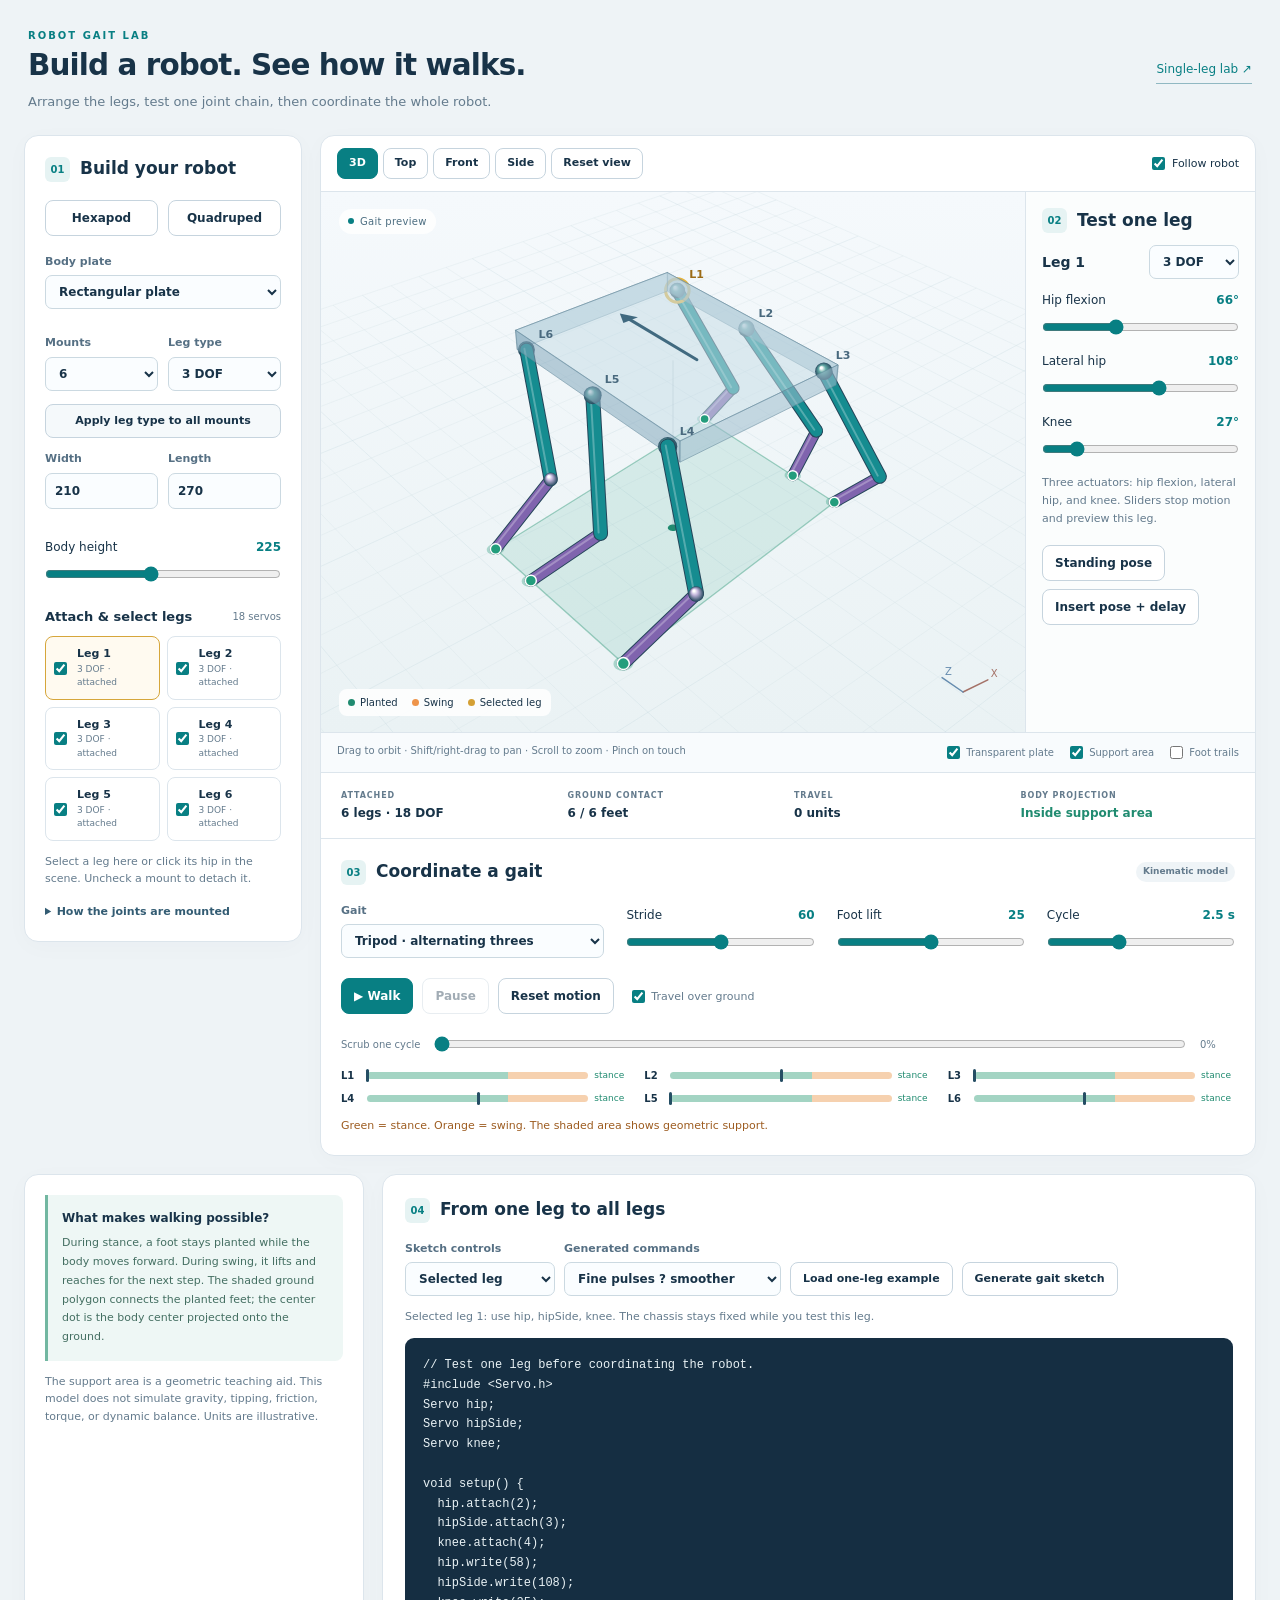
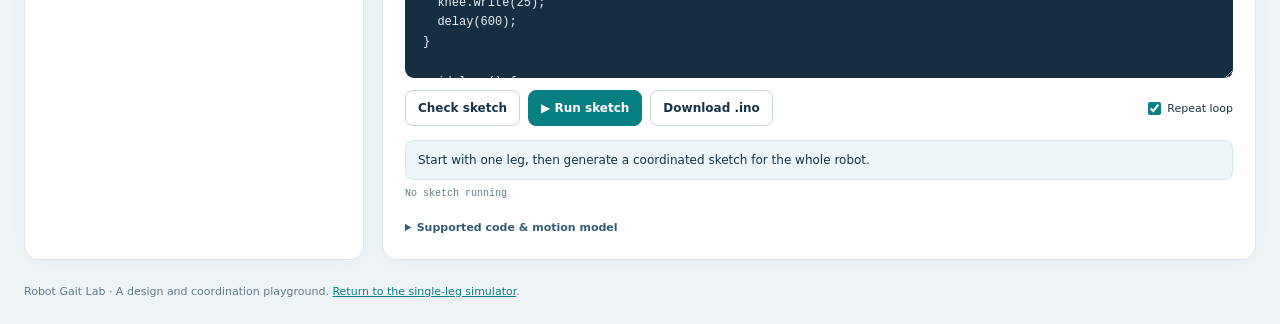
==== commit 86c8d01e: "Publish Robot Gait Lab as the homepage with linked single-leg lab" ====
--- a/index.html
+++ b/index.html
@@ -1,673 +1,108 @@
-<!DOCTYPE html>
+<!doctype html>
 <html lang="en">
 <head>
-<meta charset="UTF-8" />
-<meta name="viewport" content="width=device-width, initial-scale=1.0" />
-<title>3-DOF Leg Arduino Motion Playground</title>
-<style>
-:root{--navy:#16324d;--teal:#0b7d87;--purple:#7156a5;--orange:#ef8b35;--green:#2e8b57;--border:#d5dee7;--bg:#f3f6fa;--panel:#fff;--muted:#5f7286}
-*{box-sizing:border-box} body{margin:0;font:14px/1.5 system-ui,-apple-system,Segoe UI,Roboto,sans-serif;background:var(--bg);color:var(--navy)}
-header{background:#123249;color:#fff;padding:20px max(20px,calc((100vw - 1500px)/2))} header h1{margin:0 0 4px;font-size:28px} header p{margin:0;color:#d6e8f3}
-main{max-width:1500px;margin:auto;padding:18px;display:grid;grid-template-columns:minmax(470px,1.05fr) minmax(430px,1fr);gap:16px}
-.panel{background:var(--panel);border:1px solid var(--border);border-radius:14px;box-shadow:0 2px 12px rgba(16,42,66,.08);overflow:hidden}.pad{padding:18px 20px}
-h2{margin:0 0 10px;font-size:18px}h3{margin:16px 0 8px;font-size:15px}p{margin:0 0 10px}.small{font-size:12px;color:var(--muted)}
-canvas{display:block;width:100%;height:auto;background:linear-gradient(#fbfdff,#f7fbff);touch-action:none;cursor:grab} canvas.dragging{cursor:grabbing}
-#scene{border-bottom:1px solid var(--border)} .viewport-tools{padding:11px 16px;border-bottom:1px solid var(--border);background:#f8fbfe}.viewport-tools .actions{align-items:center}
-button{cursor:pointer;border:1px solid #bfcfdc;background:#fff;border-radius:8px;padding:8px 12px;color:var(--navy);font-weight:650} button.primary{background:var(--teal);color:#fff;border-color:var(--teal)} button.dark{background:#173d59;color:#fff;border-color:#173d59} button:disabled{opacity:.45;cursor:default}
-button:focus-visible,textarea:focus-visible,input:focus-visible,select:focus-visible{outline:3px solid #87d2e9;outline-offset:2px}
-.view-btn.selected{background:#d8eff1;border-color:#0b7d87;color:#045c65}.view-help{font-size:12px;color:var(--muted);margin-top:7px}.view-state{font-size:12px;font-weight:650;color:#426076;margin-left:auto}
-.slider-row{margin:12px 0 16px}.slider-label{display:flex;justify-content:space-between;font-weight:650}.v{color:var(--teal);font-variant-numeric:tabular-nums} input[type=range]{width:100%;accent-color:var(--teal)} input[type=number], select{padding:6px;border:1px solid var(--border);border-radius:6px;background:#fff} input[type=number]{width:90px}
-.actions{display:flex;gap:8px;flex-wrap:wrap}.controls{display:flex;gap:12px;flex-wrap:wrap;align-items:center;font-size:12px;margin-top:10px}.help{background:#eaf5f7;border-radius:8px;padding:10px 12px;font-size:12px;margin-top:12px}
-.editor{display:block;width:100%;min-height:500px;resize:vertical;background:#102539;color:#f4f8ff;border:1px solid #264860;border-radius:9px;padding:14px 15px;font:13px/1.55 ui-monospace,SFMono-Regular,Consolas,monospace;tab-size:2;white-space:pre;overflow:auto}
-.status{border-radius:8px;padding:9px 12px;background:#eef5f8;border:1px solid #d5e6eb;font-size:13px;min-height:40px;margin:11px 0}.status.error{background:#fff0ed;border-color:#f4bcb0;color:#9b3729}.status.ok{background:#edf8f0;border-color:#afd7bb;color:#235f38}
-.timeline{max-height:230px;overflow:auto;border:1px solid var(--border);border-radius:9px}.timeline table{width:100%;border-collapse:collapse;font-size:12px}.timeline th{position:sticky;top:0;background:#f2f6fa;text-align:left}.timeline td,.timeline th{padding:7px 9px;border-bottom:1px solid #e9eef2}.timeline tr.active{background:#e0f3f4}.timeline tr{cursor:pointer}
-.stats{display:flex;gap:8px;flex-wrap:wrap;margin:12px 0}.stats span{background:#f0f5f8;border-radius:7px;padding:6px 9px;font-size:12px} #progress{width:100%;accent-color:var(--teal)} footer{max-width:1500px;margin:auto;padding:0 18px 20px;font-size:12px;color:var(--muted)}
-.subviews{display:grid;grid-template-columns:repeat(3,1fr);gap:10px;padding:12px;border-top:1px solid var(--border);background:#fafcfe}.subview{border:1px solid var(--border);border-radius:10px;overflow:hidden;background:#fff}.subview .label{padding:6px 10px;background:#f2f7fb;border-bottom:1px solid var(--border);font-weight:650;font-size:12px}.subview canvas{width:100%;height:auto;cursor:default}.explain{background:#fff8e8;border:1px solid #f0dca8;color:#694d0a;border-radius:8px;padding:10px 12px;font-size:12px;margin-top:10px}
-@media(max-width:1000px){main{grid-template-columns:1fr}.editor{min-height:380px}.subviews{grid-template-columns:1fr}}
-</style>
+<meta charset="utf-8"><meta name="viewport" content="width=device-width,initial-scale=1">
+<title>Robot Gait Lab · Build, Code, Walk</title>
+<link rel="stylesheet" href="robot.css">
 </head>
 <body>
-<header>
-  <h1>3-DOF Leg · Arduino Motion Playground</h1>
-  <p>3D visualization with orbit, zoom, pan, and simultaneous XY, XZ, and YZ projection views.</p>
+<header class="site-header">
+  <div><div class="eyebrow">ROBOT GAIT LAB</div><h1>Build a robot. See how it walks.</h1><p>Arrange the legs, test one joint chain, then coordinate the whole robot.</p></div>
+  <a class="nav-link" href="single-leg.html">Single-leg lab ↗</a>
 </header>
 <main>
-  <section class="panel">
-    <div class="viewport-tools">
-      <div class="actions" role="group" aria-label="Camera view presets">
-        <button type="button" class="view-btn selected" data-view="iso">3D Isometric</button>
-        <button type="button" class="view-btn" data-view="xy">XY · front</button>
-        <button type="button" class="view-btn" data-view="xz">XZ · top</button>
-        <button type="button" class="view-btn" data-view="yz">YZ · side</button>
-        <button type="button" id="resetCamera">Reset camera</button>
-        <span class="view-state" id="cameraState">Zoom 100%</span>
+  <section class="workspace">
+    <aside class="card designer">
+      <div class="section-heading"><span class="step">01</span><h2>Build your robot</h2></div>
+      <div class="preset-row"><button id="presetSix">Hexapod</button><button id="presetFour">Quadruped</button></div>
+      <label class="field" for="plateShape">Body plate<select id="plateShape"><option value="rectangle">Rectangular plate</option><option value="circle">Circular plate</option></select></label>
+      <div class="two-fields">
+        <label class="field" for="legCount">Mounts<select id="legCount"><option>2</option><option>3</option><option>4</option><option>5</option><option selected>6</option><option>7</option><option>8</option></select></label>
+        <label class="field" for="allDof">Leg type<select id="allDof"><option value="3">3 DOF</option><option value="2">2 DOF</option></select></label>
       </div>
-      <div class="view-help"><strong>Orbit:</strong> left-drag · <strong>Pan:</strong> Shift+drag or right-drag · <strong>Zoom:</strong> scroll wheel · <strong>Touch:</strong> one finger orbit, two fingers pan/pinch · Double-click resets camera.</div>
-    </div>
-    <canvas id="scene" width="820" height="560" aria-label="Interactive 3D leg visualization"></canvas>
-    <div class="subviews">
-      <div class="subview"><div class="label">XY plane · front view</div><canvas id="xyView" width="250" height="210" aria-label="XY projection, x right and y down"></canvas></div>
-      <div class="subview"><div class="label">XZ plane · top view</div><canvas id="xzView" width="250" height="210" aria-label="XZ projection, x right and z up"></canvas></div>
-      <div class="subview"><div class="label">YZ plane · side view</div><canvas id="yzView" width="250" height="210" aria-label="YZ projection, z right and y down"></canvas></div>
-    </div>
-    <div class="pad">
-      <h2>1 · Set a pose</h2>
-      <p class="small">These are servo commands in degrees. Neutral is 90° for all three servos.</p>
+      <button class="wide subtle" id="applyDof">Apply leg type to all mounts</button>
+      <div id="rectangleSize" class="two-fields">
+        <label class="field" for="plateWidth">Width<input id="plateWidth" type="number" min="150" max="320" step="10" value="210"></label>
+        <label class="field" for="plateLength">Length<input id="plateLength" type="number" min="180" max="380" step="10" value="270"></label>
+      </div>
+      <label id="circleSize" class="field" for="plateRadius" hidden>Radius<input id="plateRadius" type="number" min="100" max="200" step="5" value="145"></label>
+      <label class="slider-field" for="bodyHeight"><span>Body height <output id="heightValue">225</output></span><input id="bodyHeight" type="range" min="205" max="250" step="1" value="225"></label>
+      <div class="mini-heading"><h3>Attach & select legs</h3><span id="motorCount">18 servos</span></div>
+      <div id="mountList" class="mount-list" aria-label="Leg mounts"></div>
+      <p class="hint">Select a leg here or click its hip in the scene. Uncheck a mount to detach it.</p>
+      <details class="mount-explanation"><summary>How the joints are mounted</summary><p>Hip flexion and knee bend swing in the forward direction. A 2-DOF leg has a fixed 18° outward mount. A 3-DOF leg adds an active lateral hip joint. All forward-swing axes stay aligned as you change the plate shape.</p></details>
+    </aside>
 
-      <div class="controls" style="margin-bottom:8px">
-        <label for="mode3">Third hip DOF interpretation</label>
-        <select id="mode3">
-          <option value="abduction">Hip abduction / adduction (about z-axis)</option>
-          <option value="yaw">Hip yaw / steering (about y-axis)</option>
-        </select>
+    <section class="card stage-card">
+      <div class="stage-toolbar">
+        <div class="view-buttons" role="group" aria-label="Camera views">
+          <button class="selected" data-camera="iso">3D</button><button data-camera="top">Top</button><button data-camera="front">Front</button><button data-camera="side">Side</button><button id="resetView" aria-label="Reset camera">Reset view</button>
+        </div>
+        <label><input id="followCamera" type="checkbox" checked> Follow robot</label>
       </div>
-
-      <div class="slider-row">
-        <div class="slider-label"><label for="hipPitch">Hip flexion / extension servo · A0</label><span class="v" id="hipPitchVal">90°</span></div>
-        <input id="hipPitch" type="range" min="0" max="180" value="90" step="1" />
+<div class="scene-and-joints">      <div class="canvas-wrap">
+        <canvas id="robotScene" aria-label="Interactive walking robot on a ground plane"></canvas>
+        <div class="scene-tag"><span class="live-dot"></span><span id="sceneMode">Gait preview</span></div>
+        <div class="scene-legend"><span><i class="stance-dot"></i> Planted</span><span><i class="swing-dot"></i> Swing</span><span><i class="selected-dot"></i> Selected leg</span></div>
       </div>
-      <div class="slider-row">
-        <div class="slider-label"><label for="hipSide">Hip lateral servo · A2</label><span class="v" id="hipSideVal">90°</span></div>
-        <input id="hipSide" type="range" min="0" max="180" value="90" step="1" />
+    <section class="joint-panel">
+      <div class="section-heading"><span class="step">02</span><h2>Test one leg</h2></div>
+      <div class="selected-heading"><strong id="selectedLegLabel">Leg 1</strong><label class="field compact" for="selectedDof"><select id="selectedDof" aria-label="Selected leg degrees of freedom"><option value="3">3 DOF</option><option value="2">2 DOF</option></select></label></div>
+      <label class="slider-field" for="jointHip"><span>Hip flexion <output id="jointHipValue">90°</output></span><input id="jointHip" type="range" min="0" max="180" step="1" value="90"></label>
+      <label class="slider-field" for="jointSide"><span>Lateral hip <output id="jointSideValue">90°</output></span><input id="jointSide" type="range" min="0" max="180" step="1" value="90"></label>
+      <label class="slider-field" for="jointKnee"><span>Knee <output id="jointKneeValue">90°</output></span><input id="jointKnee" type="range" min="0" max="180" step="1" value="90"></label>
+      <p id="jointHint" class="hint"></p>
+      <div class="button-row"><button id="restLeg">Standing pose</button><button id="insertPose">Insert pose + delay</button></div>
+    </section>
+</div>
+      <div class="scene-options">
+        <span>Drag to orbit · Shift/right-drag to pan · Scroll to zoom · Pinch on touch</span>
+        <div><label><input id="transparentPlate" type="checkbox" checked> Transparent plate</label><label><input id="showSupport" type="checkbox" checked> Support area</label><label><input id="footTrails" type="checkbox"> Foot trails</label></div>
       </div>
-      <div class="slider-row">
-        <div class="slider-label"><label for="knee">Knee servo · A1</label><span class="v" id="kneeVal">90°</span></div>
-        <input id="knee" type="range" min="0" max="180" value="90" step="1" />
+      <div class="readouts">
+        <div><span>ATTACHED</span><strong id="legSummary">6 legs · 18 DOF</strong></div>
+        <div><span>GROUND CONTACT</span><strong id="contactSummary">6 / 6 feet</strong></div>
+        <div><span>TRAVEL</span><strong id="distanceSummary">0 units</strong></div>
+        <div><span>BODY PROJECTION</span><strong id="supportSummary">Inside support area</strong></div>
       </div>
-
-      <div class="actions">
-        <button id="neutral">Reset pose: 90° / 90° / 90°</button>
-        <button id="clearTrail">Clear foot path</button>
+      <div class="gait-console">
+        <div class="section-heading"><span class="step">03</span><h2>Coordinate a gait</h2><span class="model-chip">Kinematic model</span></div>
+        <div class="gait-controls">
+          <label class="field" for="gaitType">Gait<select id="gaitType"></select></label>
+          <label class="slider-field" for="stride"><span>Stride <output id="strideValue">60</output></span><input id="stride" type="range" min="20" max="100" step="5" value="60"></label>
+          <label class="slider-field" for="lift"><span>Foot lift <output id="liftValue">25</output></span><input id="lift" type="range" min="5" max="45" step="1" value="25"></label>
+          <label class="slider-field" for="period"><span>Cycle <output id="periodValue">2.5 s</output></span><input id="period" type="range" min="1" max="5" step="0.25" value="2.5"></label>
+        </div>
+        <div class="playback-row"><button class="primary" id="walk">▶ Walk</button><button id="pauseMotion" disabled>Pause</button><button id="resetMotion">Reset motion</button><label><input id="moveBody" type="checkbox" checked> Travel over ground</label></div>
+        <label class="phase-control" for="cyclePhase"><span>Scrub one cycle</span><input id="cyclePhase" type="range" min="0" max="1000" value="0"><output id="phaseValue">0%</output></label>
+        <div id="phaseTracks" class="phase-tracks" aria-label="Leg stance and swing phases"></div>
+        <p id="reachMessage" class="reach-message" aria-live="polite"></p>
       </div>
-
-      <h3>2 · Add this pose to your sketch</h3>
-      <div class="actions">
-        <button class="primary" id="insertAll">+ Insert all three servos + delay</button>
-        <button id="insertHipPitch">+ Hip flex/ext only</button>
-        <button id="insertHipSide">+ Hip lateral only</button>
-        <button id="insertKnee">+ Knee only</button>
-      </div>
-      <div class="controls">
-        <label for="wait">Wait after commands:</label>
-        <input type="number" id="wait" min="0" max="10000" step="50" value="350" /><span>ms</span>
-      </div>
-
-      <div class="stats">
-        <span id="poseStat">Command: hip 90°, hipSide 90°, knee 90°</span>
-        <span id="footStat">Foot: x 0, y 280, z 0 (model units)</span>
-      </div>
-
-      <div class="help" id="modeHelp"></div>
-      <div class="explain" id="projectionExplain"></div>
-    </div>
+    </section>
   </section>
 
-  <section class="panel">
-    <div class="pad">
-      <h2>3 · Edit Arduino code</h2>
-      <p class="small">Use servo objects such as <code>hip</code>, <code>hipSide</code>, and <code>knee</code>. Playback runs <code>setup()</code> once, then reevaluates <code>loop()</code> on each repeat.</p>
-      <textarea id="editor" class="editor" spellcheck="false" aria-label="Editable Arduino sketch"></textarea>
-      <div class="actions" style="margin-top:10px">
-        <button id="resetCode">Restore sample sketch</button>
-        <button id="download">Download .ino</button>
-        <button id="copy">Copy code</button>
+  <section class="bench-grid">
+<section class="card learning-panel">      <div class="teaching-note"><strong>What makes walking possible?</strong><p>During stance, a foot stays planted while the body moves forward. During swing, it lifts and reaches for the next step. The shaded ground polygon connects the planted feet; the center dot is the body center projected onto the ground.</p></div>
+      <p class="hint">The support area is a geometric teaching aid. This model does not simulate gravity, tipping, friction, torque, or dynamic balance. Units are illustrative.</p>
+    </section>
+
+    <section class="card code-panel">
+      <div class="section-heading"><span class="step">04</span><h2>From one leg to all legs</h2></div>
+      <div class="code-toolbar">
+        <label class="field compact" for="codeScope">Sketch controls<select id="codeScope"><option value="one">Selected leg</option><option value="all">Whole robot</option></select></label>
+        <label class="field compact" for="codePrecision">Generated commands<select id="codePrecision"><option value="pulse">Fine pulses ? smoother</option><option value="degrees">Whole degrees ? beginner</option></select></label>
+        <button id="loadExample">Load one-leg example</button><button id="generateGait">Generate gait sketch</button>
       </div>
-
-      <h3>4 · Build &amp; play your sequence</h3>
-      <div class="actions">
-        <button class="primary" id="build">✓ Check / build sequence</button>
-        <button class="dark" id="play">▶ Play code</button>
-        <button id="pause" disabled>❚❚ Pause</button>
-        <button id="stop">■ Stop</button>
-        <button id="step">Step one command</button>
-      </div>
-      <div class="controls">
-        <label for="speed">Playback speed</label>
-        <input style="width:120px" id="speed" type="range" min="0.25" max="3" step="0.25" value="1" />
-        <strong id="speedVal">1×</strong>
-        <label><input id="repeat" type="checkbox" checked /> Repeat loop</label>
-        <label><input id="showTrail" type="checkbox" checked /> Foot path</label>
-      </div>
-      <progress id="progress" max="100" value="0"></progress>
-      <div id="status" class="status" aria-live="polite">Edit code or insert poses, then select <strong>Play code</strong>.</div>
-      <div class="stats"><span id="seqInfo">No sequence built</span><span id="currentInfo">Waiting</span></div>
-      <h3>Sequence preview <span class="small">(click a row to inspect that pose)</span></h3>
-      <div class="timeline" id="timeline"><p style="padding:10px;color:#64748b">Click <strong>Check / build sequence</strong> to list commands.</p></div>
-
-      <div class="help">
-        <strong>Supported commands:</strong> <code>Servo ...;</code>, <code>attach()</code>, <code>write()</code>, <code>delay()</code>, integer/float variables, assignments, and simple arithmetic. Unsupported code such as <code>if</code>, <code>for</code>, custom functions, and sensor reads will trigger a clear error instead of a fake simulation.
-      </div>
-    </div>
+      <p id="codeScopeHelp" class="hint">Use hip, hipSide, and knee for the selected leg.</p>
+      <textarea id="robotCode" spellcheck="false" aria-label="Robot Arduino sketch"></textarea>
+      <div class="code-actions"><button id="checkCode">Check sketch</button><button id="runCode" class="primary">▶ Run sketch</button><button id="downloadCode">Download .ino</button><label><input id="repeatCode" type="checkbox" checked> Repeat loop</label></div>
+      <div id="notice" class="notice" role="status" aria-live="polite">Start with one leg, then generate a coordinated sketch for the whole robot.</div>
+      <p id="codeLine" class="code-line">No sketch running</p>
+      <details><summary>Supported code & motion model</summary><p>Servo declarations, attach(), write(), writeMicroseconds(), delay(), initialized variables, assignments, and arithmetic. Setup runs once; loop repeats with persistent globals. Control flow and custom functions are not supported.</p><p>One-leg sketches hold the chassis still. Code playback interpolates continuously between samples. Whole-robot sketches estimate travel from the motion of retained ground contacts; the slip readout shows disagreement between feet. Generated gait previews use exact planted-foot trajectories. Arbitrary code may lift every foot or penetrate the ground; the model shows this rather than inventing balance.</p><p>Generate gait sketch defaults to finer writeMicroseconds() commands using the Servo library?s default 544?2400 us angle mapping. Whole-degree write() commands remain available, but their foot paths are less precise. This is a preview interpolation, not a physical servo response model.</p><p>Exported pins are placeholders. Match pins, servo orientation, neutral offsets, and travel limits to the actual hardware.</p></details>
+    </section>
   </section>
 </main>
-<footer>
-  This educational kinematic visualizer uses two 140-unit links. Playback interpolates toward servo targets during delays; it does not model physical servo speed or ground contact. The small panels project the same recorded 3D foot path onto XY, XZ, and YZ. Orange marks the foot; teal and purple mark the thigh and shin.
-</footer>
-<script>
-(() => {
-'use strict';
-const $ = id => document.getElementById(id);
-const sample = `// Three servos move one 3-DOF leg: hip, hipSide, and knee.
-// Test with the leg lifted off the table first.
-#include <Servo.h>
-Servo hip;
-Servo hipSide;
-Servo knee;
-
-void setup() {
-  hip.attach(A0);
-  hipSide.attach(A2);
-  knee.attach(A1);
-  hip.write(90);
-  hipSide.write(90);
-  knee.write(90);
-  delay(700);
-}
-
-void loop() {
-  knee.write(65);      // Lift the foot
-  delay(350);
-  hip.write(110);      // Swing the foot forward
-  delay(350);
-  hipSide.write(115);  // Move leg outward slightly
-  delay(350);
-  knee.write(90);      // Lower the foot
-  delay(350);
-  hip.write(90);       // Return hip to neutral
-  hipSide.write(90);   // Center the leg again
-  delay(350);
-}
-`;
-$('editor').value = sample;
-
-let pose = {hip:90, hipSide:90, knee:90};
-let trail = [];
-let sequence = [];
-let program=null, execution=null, setupEvents=[], loopStartIndex=0;
-const neutralPose=()=>({hip:90, hipSide:90, knee:90});
-const LINK_LENGTH=140, REACH=2*LINK_LENGTH, MAX_TRAIL_POINTS=2000;
-let startPose = {hip:90, hipSide:90, knee:90};
-let running=false, paused=false, visibleIndex=-1, runIndex=0, phaseTime=0, lastFrame=0;
-let targetPose={hip:90, hipSide:90, knee:90}, tweenStart={hip:90, hipSide:90, knee:90}, tweenActive=false;
-function deg2rad(d){ return d*Math.PI/180; }
-function clamp(v,a,b){ return Math.max(a,Math.min(b,v)); }
-function setStatus(msg,type=''){ $('status').textContent=msg; $('status').className='status'+(type?(' '+type):''); }
-function rotateX(v,a){ const c=Math.cos(a), s=Math.sin(a); return [v[0], v[1]*c - v[2]*s, v[1]*s + v[2]*c]; }
-function rotateY(v,a){ const c=Math.cos(a), s=Math.sin(a); return [v[0]*c + v[2]*s, v[1], -v[0]*s + v[2]*c]; }
-function rotateZ(v,a){ const c=Math.cos(a), s=Math.sin(a); return [v[0]*c - v[1]*s, v[0]*s + v[1]*c, v[2]]; }
-function add(a,b){ return [a[0]+b[0], a[1]+b[1], a[2]+b[2]]; }
-
-// Right-handed world: x sideways, y down, z forward. Lateral joint is proximal;
-// flexion and knee axes rotate with it. Servo signs encode mounting orientation.
-function computeLeg(p, mode=$('mode3').value){
-  const L1=LINK_LENGTH, L2=LINK_LENGTH;
-  const hipPitch = deg2rad(p.hip - 90);
-  const lateral = deg2rad(-(p.hipSide - 90));
-  const kneeBend = deg2rad(90 - p.knee);
-
-  let thigh = [0, L1, 0];
-  let shin = [0, L2, 0];
-  thigh = rotateX(thigh, hipPitch);
-  shin  = rotateX(shin, hipPitch + kneeBend);
-  if(mode==='abduction'){ thigh = rotateZ(thigh, lateral); shin = rotateZ(shin, lateral); }
-  else { thigh = rotateY(thigh, lateral); shin = rotateY(shin, lateral); }
-
-  const hipPt = [0,0,0];
-  const kneePt = add(hipPt, thigh);
-  const footPt = add(kneePt, shin);
-  return {hipPt,kneePt,footPt};
-}
-
-const canvas = $('scene');
-const ctx = canvas.getContext('2d');
-const initialCamera = {yaw:-0.8,pitch:0.45,zoom:1,panX:0,panY:0};
-let camera={...initialCamera};
-const views={iso:{yaw:-0.8,pitch:0.45},xy:{yaw:0,pitch:0},xz:{yaw:0,pitch:Math.PI/2},yz:{yaw:Math.PI/2,pitch:0}};
-function setCameraView(name){ const v=views[name]; if(!v) return; camera={...camera,yaw:v.yaw,pitch:v.pitch,zoom:1,panX:0,panY:0}; updateCameraUi(name); drawAll(); }
-function updateCameraUi(selected){ document.querySelectorAll('.view-btn').forEach(b=>b.classList.toggle('selected',b.dataset.view===selected)); $('cameraState').textContent=`Zoom ${Math.round(camera.zoom*100)}%`; }
-function detachView(){ updateCameraUi(null); }
-function project3D(pt){ let [x,y,z]=pt; const cy=Math.cos(camera.yaw), sy=Math.sin(camera.yaw); const xx=x*cy + z*sy, zz=-x*sy + z*cy; const cp=Math.cos(camera.pitch), sp=Math.sin(camera.pitch); const yy=y*cp - zz*sp; const scale=Math.min(canvas.width-80,canvas.height-100)/(2*REACH)*camera.zoom; return {x:canvas.width/2 + camera.panX + xx*scale, y:canvas.height/2 + camera.panY + yy*scale}; }
-
-// input / camera controls
-const pointers=new Map(); let priorGesture=null;
-function pointerPosition(e){ const rect=canvas.getBoundingClientRect(); return {x:(e.clientX-rect.left)*canvas.width/rect.width, y:(e.clientY-rect.top)*canvas.height/rect.height, button:e.button,shift:e.shiftKey}; }
-canvas.addEventListener('contextmenu',e=>e.preventDefault());
-canvas.addEventListener('pointerdown',e=>{ e.preventDefault(); canvas.setPointerCapture(e.pointerId); const p=pointerPosition(e); p.mode=(e.button===2||e.button===1||e.shiftKey)?'pan':'orbit'; pointers.set(e.pointerId,p); priorGesture=null; canvas.classList.add('dragging'); });
-canvas.addEventListener('pointermove',e=>{ if(!pointers.has(e.pointerId)) return; e.preventDefault(); const p=pointerPosition(e); if(pointers.size===1){ const prev=pointers.get(e.pointerId), dx=p.x-prev.x, dy=p.y-prev.y; if(prev.mode==='pan'){ camera.panX+=dx; camera.panY+=dy; } else { camera.yaw+=dx*.008; camera.pitch=clamp(camera.pitch+dy*.008,-Math.PI/2,Math.PI/2);} pointers.set(e.pointerId,{...p,mode:prev.mode}); priorGesture=null; } else { pointers.set(e.pointerId,{...p,mode:'pan'}); const arr=[...pointers.values()].slice(0,2); const mid={x:(arr[0].x+arr[1].x)/2,y:(arr[0].y+arr[1].y)/2}; const dist=Math.hypot(arr[0].x-arr[1].x,arr[0].y-arr[1].y); if(priorGesture){ camera.panX+=mid.x-priorGesture.x; camera.panY+=mid.y-priorGesture.y; if(priorGesture.dist>5) camera.zoom=clamp(camera.zoom*(dist/priorGesture.dist),.25,4);} priorGesture={...mid,dist}; } detachView(); drawAll(); });
-function releasePointer(e){ pointers.delete(e.pointerId); priorGesture=null; if(!pointers.size) canvas.classList.remove('dragging'); }
-canvas.addEventListener('pointerup',releasePointer); canvas.addEventListener('pointercancel',releasePointer);
-canvas.addEventListener('wheel',e=>{ e.preventDefault(); const before=camera.zoom; camera.zoom=clamp(camera.zoom*Math.exp(-e.deltaY*.0015),.25,4); const p=pointerPosition(e), cx=canvas.width/2+camera.panX, cy=canvas.height/2+camera.panY; const k=camera.zoom/before; camera.panX+=(p.x-cx)*(1-k); camera.panY+=(p.y-cy)*(1-k); detachView(); drawAll(); },{passive:false});
-canvas.addEventListener('dblclick',()=>setCameraView('iso'));
-document.querySelectorAll('.view-btn').forEach(b=>b.addEventListener('click',()=>setCameraView(b.dataset.view))); $('resetCamera').onclick=()=>setCameraView('iso');
-
-function updateModeHelp(){
-  const mode=$('mode3').value;
-  if(mode==='abduction'){
-    $('modeHelp').innerHTML='<strong>Abduction/adduction:</strong> the lateral joint rotates about world <strong>Z</strong> (forward). Hip flexion and knee bend about the rotated local X axis. Above 90°, the lateral servo moves a hanging leg toward +X; hip flexion above 90° and knee below 90° bend toward +Z when lateral is neutral.';
-    $('projectionExplain').innerHTML='<strong>Try one joint at a time:</strong> hold hip flexion and knee fixed, then move the lateral slider. The foot traces an XY arc with constant Z, so its XZ projection is a straight segment. Combined joint motion can produce other shapes.';
-  } else {
-    $('modeHelp').innerHTML='<strong>Yaw/steering:</strong> the lateral joint rotates about world <strong>Y</strong> (down). Hip flexion and knee bend about the rotated local X axis. Above 90°, the yaw servo turns a forward-displaced foot toward −X.';
-    $('projectionExplain').innerHTML='<strong>Try a bent pose:</strong> hold hip and knee fixed, then move yaw. A foot away from the Y axis sweeps an XZ arc; a straight vertical leg stays still. XZ views show +Z upward.';
-  }
-}
-$('mode3').addEventListener('change',()=>{ stop(); trail=[]; updateModeHelp(); drawAll(); setStatus('Joint interpretation changed. Playback stopped; the sketch is ready to replay.'); });
-
-function drawGrid3D(){ ctx.save(); ctx.strokeStyle='#e6edf3'; ctx.lineWidth=1; for(let i=-260;i<=260;i+=40){ const a=project3D([i,300,-260]), b=project3D([i,300,260]); const c=project3D([-260,300,i]), d=project3D([260,300,i]); ctx.beginPath(); ctx.moveTo(a.x,a.y); ctx.lineTo(b.x,b.y); ctx.stroke(); ctx.beginPath(); ctx.moveTo(c.x,c.y); ctx.lineTo(d.x,d.y); ctx.stroke(); } ctx.restore(); }
-function drawAxes3D(){
-  const origin=project3D([0,0,0]), anchor={x:70,y:canvas.height-65};
-  const axes=[[[60,0,0],'#c33','+x'],[[0,60,0],'#2e8b57','+y'],[[0,0,60],'#3b82f6','+z']];
-  ctx.font='12px system-ui,sans-serif';
-  axes.forEach(([axis,col,label])=>{
-    const q=project3D(axis), dx=(q.x-origin.x)/camera.zoom, dy=(q.y-origin.y)/camera.zoom;
-    if(Math.hypot(dx,dy)<8)return;
-    const p={x:anchor.x+dx,y:anchor.y+dy};
-    ctx.strokeStyle=col;ctx.fillStyle=col;ctx.lineWidth=2;
-    ctx.beginPath();ctx.moveTo(anchor.x,anchor.y);ctx.lineTo(p.x,p.y);ctx.stroke();ctx.fillText(label,p.x+4,p.y-4);
-  });
-}
-function drawJointLabels(H,K,F){
-  const placed=[], points=[];
-  ctx.font='600 12px system-ui';
-  // If joints overlap in a projection, show only the foremost foot label.
-  for(const [p,label,color,width] of [[F,'Foot','#b7671e',30],[K,'Knee','#7156a5',34],[H,'Hip','#0b7d87',24]]){
-    if(points.some(q=>Math.hypot(p.x-q.x,p.y-q.y)<25))continue;
-    points.push(p);
-    for(const [dx,dy] of [[18,-8],[-width-18,-8],[18,22]]){
-      const x=p.x+dx,y=p.y+dy, box={x,y:y-13,w:width,h:16};
-      if(x<10||x+width>canvas.width-10||y<45||y>canvas.height-10)continue;
-      if(x+width>canvas.width-186&&y<115)continue;
-      if(placed.some(b=>box.x<b.x+b.w&&box.x+box.w>b.x&&box.y<b.y+b.h&&box.y+box.h>b.y))continue;
-      ctx.fillStyle=color;ctx.fillText(label,x,y);placed.push(box);break;
-    }
-  }
-}
-
-function drawMainScene(){
-  const {hipPt,kneePt,footPt} = computeLeg(pose);
-  ctx.clearRect(0,0,canvas.width,canvas.height); ctx.fillStyle='#fbfdff'; ctx.fillRect(0,0,canvas.width,canvas.height); drawGrid3D();
-  ctx.fillStyle='#688198'; ctx.font='12px system-ui'; ctx.fillText('X sideways · Y down · Z forward',16,25);
-  const boxPts = [[-70,-30,-40],[70,-30,-40],[70,15,-40],[-70,15,-40],[-70,-30,40],[70,-30,40],[70,15,40],[-70,15,40]].map(project3D); const faces=[[0,1,2,3],[1,5,6,2],[0,4,5,1],[4,5,6,7],[0,4,7,3],[3,2,6,7]];
-  faces.forEach((f,idx)=>{ ctx.beginPath(); ctx.moveTo(boxPts[f[0]].x,boxPts[f[0]].y); for(let i=1;i<f.length;i++) ctx.lineTo(boxPts[f[i]].x,boxPts[f[i]].y); ctx.closePath(); ctx.fillStyle= idx===3 ? '#d6e4ef' : idx===1 ? '#cbdce8' : '#e8f1f7'; ctx.strokeStyle='#97adbf'; ctx.lineWidth=1.5; ctx.fill(); ctx.stroke(); });
-  const H=project3D(hipPt), K=project3D(kneePt), F=project3D(footPt);
-  if($('showTrail').checked && trail.length>1){ ctx.beginPath(); ctx.strokeStyle='#efb98b'; ctx.lineWidth=2.2; trail.forEach((pt,i)=>{ const p=project3D(pt); if(i===0)ctx.moveTo(p.x,p.y); else ctx.lineTo(p.x,p.y);}); ctx.stroke(); }
-  ctx.strokeStyle='#0b7d87'; ctx.lineWidth=18; ctx.lineCap='round'; ctx.beginPath(); ctx.moveTo(H.x,H.y); ctx.lineTo(K.x,K.y); ctx.stroke(); ctx.strokeStyle='#7156a5'; ctx.lineWidth=16; ctx.beginPath(); ctx.moveTo(K.x,K.y); ctx.lineTo(F.x,F.y); ctx.stroke();
-  [[H,'#0b7d87',14],[K,'#7156a5',12],[F,'#ef8b35',10]].forEach(([p,col,r])=>{ ctx.beginPath(); ctx.fillStyle='#fff'; ctx.strokeStyle=col; ctx.lineWidth=5; ctx.arc(p.x,p.y,r,0,2*Math.PI); ctx.fill(); ctx.stroke(); }); ctx.beginPath(); ctx.fillStyle='#ef8b35'; ctx.arc(F.x,F.y,8,0,2*Math.PI); ctx.fill();
-  drawJointLabels(H,K,F);
-  drawAxes3D();
-
-  const bx = canvas.width - 186, by = 34, bw = 154, bh = 74;
-  ctx.fillStyle = 'rgba(255,255,255,0.92)';
-  ctx.strokeStyle = '#c8d6e3';
-  ctx.lineWidth = 1.2;
-  ctx.beginPath(); ctx.roundRect(bx, by, bw, bh, 10); ctx.fill(); ctx.stroke();
-  ctx.font = '700 12px system-ui'; ctx.fillStyle = '#29465f'; ctx.fillText('Current angles', bx+12, by+18);
-  ctx.font = '12px system-ui';
-  ctx.fillStyle = '#0b7d87'; ctx.fillText(`Hip: ${Math.round(pose.hip)}°`, bx+12, by+36);
-  ctx.fillStyle = '#2f7d58'; ctx.fillText(`Hip lateral: ${Math.round(pose.hipSide)}°`, bx+12, by+52);
-  ctx.fillStyle = '#7156a5'; ctx.fillText(`Knee: ${Math.round(pose.knee)}°`, bx+12, by+68);
-}
-
-// Screen orientation matches the main orthographic presets: XZ has +z upward.
-function planeProject(pt,plane,w,h,pad=22){
-  const [u,v,ul,vl]=plane==='xy' ? [pt[0],pt[1],'x','y'] :
-    plane==='xz' ? [pt[0],-pt[2],'x','z'] : [pt[2],pt[1],'z','y'];
-  const scale=Math.min(w-2*pad,h-2*pad)/(2*REACH);
-  return {x:w/2+u*scale,y:h/2+v*scale,ul,vl,scale};
-}
-function drawProjection(canvasId,plane){
-  const c=$(canvasId), cx=c.getContext('2d'), w=c.width, h=c.height;
-  const {hipPt,kneePt,footPt}=computeLeg(pose);
-  const H=planeProject(hipPt,plane,w,h), K=planeProject(kneePt,plane,w,h), F=planeProject(footPt,plane,w,h);
-  cx.clearRect(0,0,w,h); cx.fillStyle='#fbfdff'; cx.fillRect(0,0,w,h);
-  cx.strokeStyle='#e7edf4'; cx.lineWidth=1;
-  for(let i=-REACH;i<=REACH;i+=40){
-    const d=i*H.scale;
-    cx.beginPath(); cx.moveTo(w/2+d,22); cx.lineTo(w/2+d,h-22); cx.stroke();
-    cx.beginPath(); cx.moveTo(22,h/2+d); cx.lineTo(w-22,h/2+d); cx.stroke();
-  }
-  cx.strokeStyle='#9fb1c3'; cx.lineWidth=1.3;
-  cx.beginPath(); cx.moveTo(18,h/2); cx.lineTo(w-18,h/2); cx.moveTo(w/2,18); cx.lineTo(w/2,h-18); cx.stroke();
-  cx.font='11px system-ui'; cx.fillStyle='#5f7286';
-  cx.fillText('+'+H.ul,w-23,h/2-7);
-  cx.fillText('+'+H.vl,w/2+7,plane==='xz'?16:h-7);
-  if($('showTrail').checked && trail.length>1){
-    cx.beginPath(); cx.strokeStyle='#d58949'; cx.lineWidth=2;
-    trail.forEach((pt,i)=>{const q=planeProject(pt,plane,w,h); if(i===0)cx.moveTo(q.x,q.y); else cx.lineTo(q.x,q.y);}); cx.stroke();
-  }
-  cx.lineCap='round'; cx.strokeStyle='#0b7d87'; cx.lineWidth=7;
-  cx.beginPath(); cx.moveTo(H.x,H.y); cx.lineTo(K.x,K.y); cx.stroke();
-  cx.strokeStyle='#7156a5'; cx.lineWidth=6; cx.beginPath(); cx.moveTo(K.x,K.y); cx.lineTo(F.x,F.y); cx.stroke();
-  [[H,'#0b7d87',6],[K,'#7156a5',5],[F,'#ef8b35',4]].forEach(([q,col,r])=>{
-    cx.beginPath(); cx.fillStyle='#fff'; cx.strokeStyle=col; cx.lineWidth=2; cx.arc(q.x,q.y,r,0,2*Math.PI); cx.fill(); cx.stroke();
-  });
-  cx.beginPath(); cx.fillStyle='#ef8b35'; cx.arc(F.x,F.y,3,0,2*Math.PI); cx.fill();
-}
-
-function updateLabels(){
-  $('hipPitchVal').textContent=Math.round(pose.hip)+'°';
-  $('hipSideVal').textContent=Math.round(pose.hipSide)+'°';
-  $('kneeVal').textContent=Math.round(pose.knee)+'°';
-  $('poseStat').textContent='Command: hip '+Math.round(pose.hip)+'°, hipSide '+Math.round(pose.hipSide)+'°, knee '+Math.round(pose.knee)+'°';
-  const foot=computeLeg(pose).footPt;
-  $('footStat').textContent='Foot: x '+Math.round(foot[0])+', y '+Math.round(foot[1])+', z '+Math.round(foot[2])+' (model units)';
-}
-function drawAll(){ updateLabels(); drawMainScene(); drawProjection('xyView','xy'); drawProjection('xzView','xz'); drawProjection('yzView','yz'); $('cameraState').textContent='Zoom '+Math.round(camera.zoom*100)+'%'; }
-function recordFoot(){
-  if(!$('showTrail').checked) return;
-  const foot=computeLeg(pose).footPt, last=trail[trail.length-1];
-  if(last && Math.hypot(...foot.map((v,i)=>v-last[i]))<0.5) return;
-  trail.push(foot);
-  if(trail.length>MAX_TRAIL_POINTS) trail.splice(0,trail.length-MAX_TRAIL_POINTS);
-}
-function setPose(newPose,record=true){
-  pose=Object.fromEntries(['hip','hipSide','knee'].map(k=>[k,clamp(newPose[k],0,180)]));
-  $('hipPitch').value=pose.hip; $('hipSide').value=pose.hipSide; $('knee').value=pose.knee;
-  if(record) recordFoot(); drawAll();
-}
-function manualPose(p){ stop(); visibleIndex=-1; highlight(-1); setPose(p); setStatus('Pose previewed. Insert commands to record it in the sketch.'); }
-['hipPitch','hipSide','knee'].forEach(id=>$(id).addEventListener('input',()=>manualPose({hip:+$('hipPitch').value,hipSide:+$('hipSide').value,knee:+$('knee').value})));
-$('neutral').onclick=()=>manualPose(neutralPose());
-$('clearTrail').onclick=()=>{trail=[]; drawAll();};
-$('showTrail').onchange=()=>{trail=[]; recordFoot(); drawAll();};
-
-let insertionSelection=null;
-function rememberSelection(){const e=$('editor'); insertionSelection={start:e.selectionStart,end:e.selectionEnd};}
-['select','click','keyup','blur'].forEach(event=>$('editor').addEventListener(event,rememberSelection));
-function insertSnippet(snippet){
-  const editor=$('editor'), text=editor.value;
-  let start,end;
-  if(insertionSelection){({start,end}=insertionSelection);}
-  else {try{start=end=bodyOf(stripComments(text),'loop').end-1;}catch(e){setStatus(e.message,'error');return;}}
-  const prefix=start>0 && text[start-1]!=='\n'?'\n':'';
-  const inserted=prefix+snippet+'\n';
-  editor.value=text.slice(0,start)+inserted+text.slice(end);
-  editor.focus(); editor.setSelectionRange(start+inserted.length,start+inserted.length); rememberSelection();
-  invalidate(); setStatus('Pose added to the sketch. Build or play to preview it.');
-}
-function insertAll(){
-  const d=Number($('wait').value);
-  if(!Number.isInteger(d)||d<0||d>10000){setStatus('Choose a whole-number delay from 0 to 10000 ms.','error');return;}
-  insertSnippet('  hip.write('+Math.round(pose.hip)+');\n  hipSide.write('+Math.round(pose.hipSide)+');\n  knee.write('+Math.round(pose.knee)+');\n  delay('+d+');');
-}
-$('insertAll').onclick=insertAll;
-$('insertHipPitch').onclick=()=>insertSnippet('  hip.write('+Math.round(pose.hip)+');');
-$('insertHipSide').onclick=()=>insertSnippet('  hipSide.write('+Math.round(pose.hipSide)+');');
-$('insertKnee').onclick=()=>insertSnippet('  knee.write('+Math.round(pose.knee)+');');
-$('resetCode').onclick=()=>{ stop(); $('editor').value=sample; insertionSelection=null; invalidate(); setStatus('Example sketch restored.'); }; $('copy').onclick=async()=>{ try{ await navigator.clipboard.writeText($('editor').value); setStatus('Sketch copied to clipboard.','ok'); } catch(e){ $('editor').focus(); $('editor').select(); document.execCommand('copy'); setStatus('Sketch selected and copy requested.'); } }; $('download').onclick=()=>{ const blob=new Blob([$('editor').value],{type:'text/plain;charset=utf-8'}); const a=document.createElement('a'); const url=URL.createObjectURL(blob); a.href=url; a.download='Three_DOF_Leg_Custom.ino'; a.click(); setTimeout(()=>URL.revokeObjectURL(url),600); }; $('speed').oninput=()=>$('speedVal').textContent = Number($('speed').value).toFixed(2).replace(/\.?0+$/,'') + '×';
-
-function stripComments(source){
-  return source.replace(/\/\*[\s\S]*?\*\//g,m=>m.replace(/[^\n]/g,' ')).replace(/\/\/[^\n]*/g,m=>' '.repeat(m.length));
-}
-function lineNumber(src,pos){return src.slice(0,pos).split('\n').length;}
-function bodyOf(src,name){
-  const m=new RegExp('\\bvoid\\s+'+name+'\\s*\\(\\s*(?:void\\s*)?\\)\\s*\\{').exec(src);
-  if(!m) throw Error('Could not find void '+name+'() { ... }');
-  const start=m.index+m[0].length;
-  let depth=1;
-  for(let i=start;i<src.length;i++){
-    if(src[i]==='{')depth++;
-    if(src[i]==='}')depth--;
-    if(depth===0)return {text:src.slice(start,i),start,opening:m.index,end:i+1};
-  }
-  throw Error('Missing closing brace in '+name+'().');
-}
-function fail(line,message){throw Error('Line '+line+': '+message);}
-function lookup(env,name,line){
-  const binding=env.locals.get(name)||env.globals.get(name);
-  if(!binding)fail(line,'variable "'+name+'" was not defined.');
-  return binding;
-}
-// A small arithmetic parser; sketch text is never passed to eval or Function.
-function evaluate(expression,env,line){
-  const toks=expression.match(/\d+(?:\.\d*)?|\.\d+|[A-Za-z_]\w*|[()+\-*/]/g)||[];
-  if(toks.join('')!==expression.replace(/\s/g,''))fail(line,'unsupported expression "'+expression+'".');
-  let i=0;
-  function atom(){
-    const t=toks[i++];
-    if(t==='('){const v=addExpr();if(toks[i++]!==')')fail(line,"missing ')'.");return v;}
-    if(t==='-'||t==='+'){const v=atom();return {value:t==='-'?-v.value:v.value,integer:v.integer};}
-    if(/^(?:\d|\.)/.test(t||''))return {value:Number(t),integer:!t.includes('.')};
-    if(/^[A-Za-z_]\w*$/.test(t||'')){const b=lookup(env,t,line);return {value:b.value,integer:b.integer};}
-    fail(line,'invalid expression "'+expression+'".');
-  }
-  function combine(a,b,op){
-    const integer=a.integer&&b.integer;
-    if(op==='/'&&b.value===0)fail(line,'division by zero.');
-    let value=op==='+'?a.value+b.value:op==='-'?a.value-b.value:op==='*'?a.value*b.value:a.value/b.value;
-    if(op==='/'&&integer)value=Math.trunc(value);
-    return {value,integer};
-  }
-  function mult(){let v=atom();while(toks[i]==='*'||toks[i]==='/'){const op=toks[i++];v=combine(v,atom(),op);}return v;}
-  function addExpr(){let v=mult();while(toks[i]==='+'||toks[i]==='-'){const op=toks[i++];v=combine(v,mult(),op);}return v;}
-  const result=addExpr();
-  if(i!==toks.length||!Number.isFinite(result.value))fail(line,'invalid or non-finite expression "'+expression+'".');
-  return result;
-}
-function roleFromServo(name){
-  const n=name.toLowerCase();
-  if(n.includes('knee'))return 'knee';
-  if(n.includes('side')||n.includes('abd')||n.includes('yaw'))return 'hipSide';
-  if(n.includes('hip'))return 'hip';
-  return null;
-}
-function statements(text,offset,src){
-  const parts=text.split(';'), result=[];
-  let cursor=0;
-  parts.forEach((part,i)=>{
-    const s=part.trim(), line=lineNumber(src,offset+cursor+Math.max(0,part.search(/\S/)));
-    cursor+=part.length+1;
-    if(!s)return;
-    if(i===parts.length-1)fail(line,'missing semicolon or unsupported trailing code: "'+s.slice(0,50)+'".');
-    if(/[{}]/.test(s))fail(line,'nested blocks, control flow, and custom functions are not supported.');
-    result.push({text:s,line});
-  });
-  return result;
-}
-function declaration(s,line){
-  const m=/^(const\s+)?(int|float|double|long|unsigned\s+int)\s+([A-Za-z_]\w*)\s*=\s*(.+)$/.exec(s);
-  return m ? {type:'declare',name:m[3],expression:m[4],constant:!!m[1],integer:!['float','double'].includes(m[2]),unsigned:m[2].startsWith('unsigned'),line} : null;
-}
-function parse(){
-  const source=$('editor').value;
-  if(source.length>200000)throw Error('Sketch is too large (maximum 200,000 characters).');
-  const src=stripComments(source), setup=bodyOf(src,'setup'), loop=bodyOf(src,'loop');
-  // Preserve character positions so include lines cannot shift function boundaries.
-  let outside=src.replace(/^[ \t]*#include[^\n]*/gm,m=>m.replace(/[^\n]/g,' '));
-  for(const part of [setup,loop])outside=outside.slice(0,part.opening)+outside.slice(part.opening,part.end).replace(/[^\n]/g,' ')+outside.slice(part.end);
-  const servos=new Map(), globals=[];
-  for(const {text:s,line} of statements(outside,0,src)){
-    const m=/^Servo\s+([A-Za-z_]\w*)$/.exec(s);
-    if(m){
-      if(servos.has(m[1]))fail(line,'duplicate servo declaration "'+m[1]+'".');
-      const role=roleFromServo(m[1]);
-      if(!role)fail(line,'use a servo name containing hip, hipSide/abd/yaw, or knee.');
-      if([...servos.values()].includes(role))fail(line,'more than one servo is mapped to '+role+'.');
-      servos.set(m[1],role); continue;
-    }
-    const d=declaration(s,line);
-    if(!d)fail(line,'unsupported statement outside setup()/loop(): "'+s.slice(0,60)+'".');
-    globals.push(d);
-  }
-  function compile(body){
-    return statements(body.text,body.start,src).map(({text:s,line})=>{
-      let m;
-      const d=declaration(s,line); if(d)return d;
-      if((m=/^([A-Za-z_]\w*)\s*=\s*(.+)$/.exec(s)))return {type:'assign',name:m[1],expression:m[2],line};
-      if((m=/^([A-Za-z_]\w*)\.write\s*\((.+)\)$/.exec(s))){
-        if(!servos.has(m[1]))fail(line,'servo "'+m[1]+'" must be declared first.');
-        return {type:'write',object:m[1],role:servos.get(m[1]),expression:m[2],line};
-      }
-      if((m=/^delay\s*\((.+)\)$/.exec(s)))return {type:'delay',expression:m[1],line};
-      if((m=/^([A-Za-z_]\w*)\.attach\s*\(\s*([A-Za-z_]\w*|\d+)\s*\)$/.exec(s))){
-        if(!servos.has(m[1]))fail(line,'servo "'+m[1]+'" must be declared first.');
-        return {type:'ignore',line};
-      }
-      if(/^Serial\.begin\s*\(\s*\d+\s*\)$/.test(s))return {type:'ignore',line};
-      fail(line,'unsupported command "'+s.slice(0,65)+'".');
-    });
-  }
-  const compiled={globals,setup:compile(setup),loop:compile(loop)};
-  if(globals.length+compiled.setup.length+compiled.loop.length>1000)throw Error('Sketch contains more than 1000 statements.');
-  const prepared=prepareProgram(compiled);
-  if(!prepared.setupEvents.length&&!prepared.loopEvents.length)throw Error('Sketch contains no write() or delay() commands.');
-  return {program:compiled,...prepared};
-}
-function assignValue(binding,value,line){
-  binding.value=binding.integer?Math.trunc(value):value;
-  if(binding.unsigned && binding.value<0)fail(line,'negative unsigned values are not supported.');
-}
-function executeBlock(block,env,phase,globalScope=false){
-  env.locals=new Map();
-  const events=[];
-  for(const op of block){
-    if(op.type==='ignore')continue;
-    if(op.type==='declare'){
-      const scope=globalScope?env.globals:env.locals;
-      if(scope.has(op.name))fail(op.line,'duplicate variable "'+op.name+'".');
-      const value=evaluate(op.expression,env,op.line).value;
-      const binding={constant:op.constant,integer:op.integer,unsigned:op.unsigned,value:0};
-      assignValue(binding,value,op.line); scope.set(op.name,binding); continue;
-    }
-    if(op.type==='assign'){
-      const binding=lookup(env,op.name,op.line);
-      if(binding.constant)fail(op.line,'cannot assign to const variable "'+op.name+'".');
-      assignValue(binding,evaluate(op.expression,env,op.line).value,op.line); continue;
-    }
-    const value=evaluate(op.expression,env,op.line).value;
-    if(op.type==='write'){
-      if(value<0||value>180)fail(op.line,'servo.write angle must be between 0 and 180.');
-      const angle=Math.trunc(value); env.pose[op.role]=angle;
-      events.push({type:'write',role:op.role,value:angle,pose:{...env.pose},ms:0,line:op.line,phase,description:op.object+'.write('+angle+')'});
-    }else{
-      if(value<0||value>120000)fail(op.line,'delay must be 0–120000 ms.');
-      const ms=Math.trunc(value);
-      events.push({type:'delay',pose:{...env.pose},ms,line:op.line,phase,description:'delay('+ms+')'});
-    }
-  }
-  return events;
-}
-function prepareProgram(compiled){
-  const execution={globals:new Map(),locals:new Map(),pose:neutralPose()};
-  executeBlock(compiled.globals,execution,'global',true);
-  const setupEvents=executeBlock(compiled.setup,execution,'setup');
-  const initial={...execution.pose};
-  const loopEvents=executeBlock(compiled.loop,execution,'loop');
-  return {execution,setupEvents,loopEvents,initial};
-}
-function invalidate(){
-  stop(); sequence=[]; program=null; execution=null; visibleIndex=-1;
-  $('seqInfo').textContent='Sketch changed — rebuild';
-  $('timeline').innerHTML='<p style="padding:10px;color:#64748b">Build the sequence to list commands.</p>';
-  $('progress').value=0;
-}
-$('editor').addEventListener('input',()=>{rememberSelection();invalidate();});
-function highlight(index){document.querySelectorAll('#timeline tr[data-index]').forEach(row=>row.classList.toggle('active',Number(row.dataset.index)===index));}
-function renderTimeline(){
-  const total=sequence.reduce((sum,e)=>sum+e.ms,0);
-  $('seqInfo').textContent=sequence.length+' commands · '+total+' ms (setup + current loop)';
-  const html=['<table><thead><tr><th>#</th><th>Phase</th><th>Line</th><th>Command</th><th>Hip</th><th>Lateral</th><th>Knee</th></tr></thead><tbody>'];
-  sequence.forEach((e,i)=>html.push('<tr data-index="'+i+'"><td>'+(i+1)+'</td><td>'+e.phase+'</td><td>'+e.line+'</td><td>'+e.description+'</td><td>'+e.pose.hip+'°</td><td>'+e.pose.hipSide+'°</td><td>'+e.pose.knee+'°</td></tr>'));
-  html.push('</tbody></table>'); $('timeline').innerHTML=html.join('');
-  document.querySelectorAll('#timeline tr[data-index]').forEach(row=>row.onclick=()=>{
-    stop(); const i=Number(row.dataset.index); visibleIndex=i; setPose(sequence[i].pose); highlight(i);
-    $('progress').value=(i+1)*100/sequence.length;
-    setStatus('Previewing '+sequence[i].phase+' command '+(i+1)+': '+sequence[i].description);
-  });
-}
-function installExecution(prepared){
-  execution=prepared.execution; setupEvents=prepared.setupEvents;
-  loopStartIndex=setupEvents.length; sequence=setupEvents.concat(prepared.loopEvents);
-  startPose=neutralPose(); visibleIndex=-1; runIndex=0; phaseTime=0; tweenActive=false;
-  targetPose=neutralPose(); tweenStart=neutralPose(); renderTimeline();
-}
-function build(){
-  stop();
-  try{
-    const result=parse(); program=result.program; installExecution(result);
-    trail=[]; setPose(startPose,false); $('progress').value=0; $('currentInfo').textContent='Ready';
-    setStatus('Sketch checked. Setup plays once; each loop reevaluates commands and variables.','ok'); return true;
-  }catch(e){invalidate();setStatus(e.message,'error');return false;}
-}
-$('build').onclick=build;
-function stop(report=true){
-  running=false; paused=false; $('pause').disabled=true; $('pause').textContent='❚❚ Pause'; lastFrame=0;
-  if(report)$('currentInfo').textContent='Stopped';
-}
-function start(){
-  if(!program && !build())return;
-  stop(false);
-  try{installExecution(prepareProgram(program));}catch(e){setStatus(e.message,'error');return;}
-  trail=[];setPose(startPose,true);lastFrame=0;running=true;paused=false;
-  $('pause').disabled=false;$('progress').value=0;setStatus('Playing setup, then loop.','ok');
-}
-$('play').onclick=start;
-$('pause').onclick=()=>{
-  if(!running)return;paused=!paused;$('pause').textContent=paused?'▶ Resume':'❚❚ Pause';lastFrame=0;
-  setStatus(paused?'Paused.':'Resumed playback.');
-};
-$('stop').onclick=()=>{stop();setStatus('Playback stopped.');};
-$('step').onclick=()=>{
-  if(!program&&!build())return;
-  stop(false);
-  if(visibleIndex<0||visibleIndex>=sequence.length-1)visibleIndex=0;else visibleIndex++;
-  const e=sequence[visibleIndex];setPose(e.pose);highlight(visibleIndex);
-  $('progress').value=(visibleIndex+1)*100/sequence.length;
-  $('currentInfo').textContent=e.phase+' · line '+e.line;
-  setStatus('Command '+(visibleIndex+1)+'/'+sequence.length+': '+e.description);
-};
-function animate(t){
-  requestAnimationFrame(animate);
-  if(!running||paused)return;
-  if(!lastFrame)lastFrame=t;
-  phaseTime+=Math.min(70,t-lastFrame)*Number($('speed').value);lastFrame=t;
-  let guard=0;
-  try{
-    while(running&&guard++<1003){
-      if(runIndex>=sequence.length){
-        // Apply trailing writes even in a loop with no delay.
-        setPose(targetPose,true);
-        if($('repeat').checked){
-          const next=executeBlock(program.loop,execution,'loop');
-          if(next.length){
-            sequence=setupEvents.concat(next);runIndex=loopStartIndex;visibleIndex=-1;tweenActive=false;
-            renderTimeline();break;
-          }
-        }
-        stop(false);$('progress').value=100;$('currentInfo').textContent='Finished';
-        setStatus('Setup and one complete loop finished.','ok');break;
-      }
-      const e=sequence[runIndex];
-      if(visibleIndex!==runIndex){
-        visibleIndex=runIndex;highlight(runIndex);
-        $('currentInfo').textContent=e.phase+' · line '+e.line+': '+e.description;
-      }
-      if(e.type==='write'){
-        // A write changes only its own servo; other targets survive loop boundaries.
-        targetPose[e.role]=e.value;tweenActive=false;runIndex++;continue;
-      }
-      if(e.ms===0){setPose(targetPose,true);runIndex++;continue;}
-      if(!tweenActive){tweenStart={...pose};tweenActive=true;}
-      const f=Math.min(1,phaseTime/Math.min(230,e.ms)), eased=f*f*(3-2*f);
-      const blended=Object.fromEntries(['hip','hipSide','knee'].map(k=>[k,tweenStart[k]+(targetPose[k]-tweenStart[k])*eased]));
-      setPose(blended,true);
-      $('progress').value=Math.min(100,100*(runIndex+Math.min(1,phaseTime/e.ms))/sequence.length);
-      if(phaseTime>=e.ms){phaseTime-=e.ms;runIndex++;tweenActive=false;continue;}
-      break;
-    }
-  }catch(e){stop();setStatus(e.message,'error');}
-}
-requestAnimationFrame(animate);
-updateModeHelp(); setPose(pose,false); setCameraView('iso');
-// Avoid shrinking 820-pixel canvas labels to unreadable text on a phone.
-if(typeof ResizeObserver!=='undefined'){
-  new ResizeObserver(()=>{
-    const width=Math.round(canvas.getBoundingClientRect().width);
-    if(width<=0)return;
-    const logicalWidth=width<600?width:820, height=Math.max(340,Math.round(logicalWidth*560/820));
-    if(canvas.width!==logicalWidth||canvas.height!==height){canvas.width=logicalWidth;canvas.height=height;drawAll();}
-  }).observe(canvas);
-}
-})();
-</script>
+<footer>Robot Gait Lab · A design and coordination playground. <a href="single-leg.html">Return to the single-leg simulator</a>.</footer>
+<script src="robot-core.js"></script><script src="robot-arduino.js"></script><script src="robot-motion.js"></script><script src="robot-app.js"></script>
 </body>
 </html>
--- a/robot.css
+++ b/robot.css
@@ -0,0 +1,22 @@
+:root{--ink:#183348;--muted:#647b8d;--teal:#087f83;--purple:#7961a8;--orange:#ee944a;--line:#dce5ec;--paper:#fff;--bg:#eef3f6;--green:#208b70}
+*{box-sizing:border-box}body{margin:0;background:var(--bg);color:var(--ink);font:14px/1.5 system-ui,-apple-system,Segoe UI,sans-serif}button,input,select,textarea{font:inherit}button,a,input,select,summary{touch-action:manipulation}button{border:1px solid #c6d4de;border-radius:8px;background:white;color:var(--ink);font-size:12px;font-weight:650;padding:8px 12px;cursor:pointer}button:hover{border-color:var(--teal);background:#f1fafa}button:disabled{opacity:.4;cursor:not-allowed}button.selected,button.primary{background:var(--teal);border-color:var(--teal);color:white}button.primary:hover{background:#076b6f}button:focus-visible,input:focus-visible,select:focus-visible,textarea:focus-visible,a:focus-visible,summary:focus-visible{outline:3px solid #69bfc9;outline-offset:3px}a{color:var(--teal)}h1,h2,h3,p{margin:0}h2{font-size:17px}h3{font-size:13px}p+p{margin-top:8px}[hidden]{display:none!important}
+.site-header{max-width:1600px;margin:auto;padding:28px 28px 24px;display:flex;justify-content:space-between;gap:20px;align-items:center}.eyebrow{color:var(--teal);font-size:10px;letter-spacing:2px;font-weight:800;margin-bottom:6px}h1{font-size:clamp(23px,2.3vw,34px);letter-spacing:-.9px;line-height:1.15}.site-header p{color:var(--muted);margin-top:9px;font-size:13px}.nav-link{white-space:nowrap;font-size:12px;border-bottom:1px solid #90b8c2;text-decoration:none;padding:5px 0}
+main{max-width:1600px;margin:auto;padding:0 24px 24px}.workspace{display:grid;grid-template-columns:278px minmax(0,1fr);gap:18px;align-items:start}.card{background:var(--paper);border:1px solid var(--line);border-radius:14px;box-shadow:0 5px 24px #18334806;min-width:0;overflow:hidden}.designer{padding:20px}.section-heading{display:flex;gap:10px;align-items:center;margin-bottom:18px}.step{font-size:10px;font-weight:800;display:grid;place-items:center;background:#e6f3f3;border-radius:6px;color:var(--teal);width:25px;height:25px;flex:none}.preset-row,.two-fields{display:grid;grid-template-columns:1fr 1fr;gap:10px}.preset-row{margin-bottom:18px}.field{display:flex;flex-direction:column;gap:5px;font-size:11px;font-weight:650;color:#567084;margin:13px 0}.field input,.field select,select{min-width:0;width:100%;border:1px solid #cbd9e1;background:#fafdff;border-radius:7px;color:var(--ink);padding:8px 9px;font-size:12px}.wide{width:100%}.subtle{background:#f5f9fb;font-size:11px}.slider-field{display:block;margin:16px 0;font-size:12px}.slider-field>span{display:flex;justify-content:space-between;gap:10px;align-items:center}.slider-field output{font-weight:700;color:var(--teal);font-variant-numeric:tabular-nums}.slider-field input{width:100%;margin:10px 0 0;accent-color:var(--teal);cursor:pointer}.mini-heading{display:flex;justify-content:space-between;align-items:center;margin:20px 0 10px}.mini-heading>span{font-size:10px;color:var(--muted)}.mount-list{display:grid;grid-template-columns:1fr 1fr;gap:7px}.mount{display:flex;align-items:center;gap:6px;border:1px solid var(--line);border-radius:8px;padding:5px}.mount.selected{border-color:#d6a63b;background:#fffaf0}.mount input{accent-color:var(--teal);margin:0 0 0 3px}.mount button{padding:4px;border:0;background:transparent;flex:1;text-align:left;font-size:11px}.mount small{font-size:9px;font-weight:400;color:var(--muted);display:block}.hint{color:var(--muted);font-size:11px;margin-top:12px;line-height:1.6}details{font-size:11px;color:var(--muted);margin-top:16px}summary{cursor:pointer;color:#335c73;font-weight:650}details p{margin-top:8px;line-height:1.65}
+.stage-toolbar{display:flex;justify-content:space-between;align-items:center;gap:12px;padding:12px 16px;border-bottom:1px solid var(--line);font-size:11px;flex-wrap:wrap}.view-buttons{display:flex;gap:5px;flex-wrap:wrap}.view-buttons button{font-size:11px;padding:6px 11px}.stage-toolbar input,.scene-options input,.playback-row input,.code-actions input{accent-color:var(--teal);vertical-align:middle}.canvas-wrap{position:relative;background:#f6fafc}#robotScene{width:100%;height:510px;display:block;touch-action:none;cursor:grab}.scene-tag{position:absolute;left:18px;top:17px;display:flex;align-items:center;gap:6px;font-size:10px;letter-spacing:.3px;color:#4b6d80;background:#ffffffd9;padding:5px 9px;border-radius:20px;pointer-events:none}.live-dot{width:6px;height:6px;border-radius:50%;background:#087f83}.scene-legend{position:absolute;bottom:16px;left:18px;display:flex;gap:14px;font-size:10px;background:#ffffffdc;border-radius:8px;padding:6px 9px;pointer-events:none}.scene-legend span{display:flex;align-items:center;gap:5px}.scene-legend i{width:7px;height:7px;border-radius:50%;display:inline-block}.stance-dot{background:#208b70}.swing-dot{background:#ee944a}.selected-dot{background:#d4a034}.scene-options{display:flex;gap:12px;justify-content:space-between;padding:10px 16px;background:#f8fbfd;border-top:1px solid var(--line);font-size:10px;color:var(--muted);flex-wrap:wrap}.scene-options>div{display:flex;gap:12px}.readouts{display:grid;grid-template-columns:repeat(4,1fr);gap:12px;padding:17px 20px;border-top:1px solid var(--line)}.readouts div>span{display:block;font-size:8px;letter-spacing:.9px;color:var(--muted);font-weight:700}.readouts strong{font-size:12px;font-weight:650;margin-top:4px;display:block;line-height:1.3}.gait-console{padding:20px;border-top:1px solid var(--line)}.model-chip{font-size:9px;font-weight:650;color:var(--muted);background:#eff4f7;padding:3px 7px;border-radius:20px;margin-left:auto}.gait-controls{display:grid;grid-template-columns:1.4fr 1fr 1fr 1fr;gap:22px;align-items:center}.gait-controls .field,.gait-controls .slider-field{margin:0}.playback-row{display:flex;align-items:center;gap:9px;flex-wrap:wrap;margin:20px 0}.playback-row label{font-size:11px;color:var(--muted);margin-left:5px}.phase-control{display:flex;gap:12px;align-items:center;font-size:10px;color:var(--muted);margin:14px 0}.phase-control input{flex:1;min-width:50px;accent-color:var(--teal)}.phase-control output{width:35px;font-variant-numeric:tabular-nums}.phase-tracks{display:grid;grid-template-columns:repeat(3,minmax(0,1fr));gap:8px 16px}.phase-row{display:flex;align-items:center;gap:6px;font-size:9px}.phase-row b{font-size:10px;width:20px}.phase-track{flex:1;height:7px;border-radius:8px;position:relative;background:linear-gradient(to right,#a3d4c3 64%,#f6d1af 64%)}.phase-track i{position:absolute;top:-3px;width:3px;height:13px;background:#254e64;border-radius:2px;transform:translateX(-1px)}.phase-state{width:34px;color:var(--muted)}.reach-message{font-size:11px;margin-top:12px;color:#9d5c20;min-height:17px}
+.bench-grid{display:grid;grid-template-columns:340px minmax(0,1fr);gap:18px;margin-top:18px}.joint-panel,.code-panel{padding:22px}.selected-heading{display:flex;align-items:center;justify-content:space-between;margin:4px 0 16px}.compact{margin:0}.selected-heading select{width:90px}.button-row{display:flex;flex-wrap:wrap;gap:8px;margin-top:18px}.teaching-note{background:#eef7f5;border-left:3px solid #72b7a1;padding:14px;border-radius:0 8px 8px 0;font-size:12px;margin-top:25px}.teaching-note p{font-size:11px;color:#446f62;margin-top:7px;line-height:1.7}.code-toolbar{display:flex;gap:9px;align-items:end;flex-wrap:wrap}.code-toolbar .field{min-width:150px}.code-toolbar button{font-size:11px}#robotCode{display:block;width:100%;min-height:340px;resize:vertical;background:#152e42;color:#e9f2f5;border:0;border-radius:9px;padding:18px;font:12px/1.65 ui-monospace,Consolas,monospace;tab-size:2;white-space:pre;margin-top:12px;overflow:auto}.code-actions{display:flex;gap:8px;align-items:center;flex-wrap:wrap;margin-top:12px}.code-actions label{font-size:11px;margin-left:auto}.notice{margin-top:14px;padding:10px 12px;background:#edf5f7;border:1px solid #d4e7eb;border-radius:8px;font-size:12px;line-height:1.5}.notice.error{background:#fff3e8;border-color:#edc396;color:#8b4817}.notice.ok{background:#edf7f1;border-color:#c0deca;color:#296045}.code-line{font:10px ui-monospace,Consolas,monospace;color:var(--muted);margin-top:8px;min-height:16px}footer{max-width:1600px;margin:0 auto;padding:0 24px 24px;color:var(--muted);font-size:11px}
+@media(min-width:1450px){#robotScene{height:560px}.workspace{grid-template-columns:300px minmax(0,1fr)}}
+@media(max-width:1050px){.workspace{grid-template-columns:240px minmax(0,1fr)}.designer{padding:16px}.gait-controls{grid-template-columns:1fr 1fr;gap:18px}.readouts{grid-template-columns:1fr 1fr}.phase-tracks{grid-template-columns:1fr 1fr}.bench-grid{grid-template-columns:280px minmax(0,1fr)}.stage-toolbar{padding:10px}.scene-options>span{display:none}#robotScene{height:460px}}
+@media(max-width:750px){.site-header{padding:22px 16px;align-items:start;flex-direction:column;gap:9px}main{padding:0 12px 18px}.workspace,.bench-grid{grid-template-columns:1fr}.designer{display:grid;grid-template-columns:1fr 1fr;gap:0 16px;padding:16px}.designer .section-heading,.designer .mini-heading,.designer .mount-list,.designer>.hint,.designer>details{grid-column:1/-1}.designer .section-heading{margin-bottom:12px}.preset-row{grid-column:1/-1}.designer>.two-fields{grid-column:1/-1}.designer>.wide{align-self:center}.designer>.slider-field{grid-column:1/-1}.mount-list{grid-template-columns:repeat(4,1fr)}#robotScene{height:420px}.gait-console{padding:16px}.phase-tracks{grid-template-columns:repeat(2,minmax(0,1fr))}.readouts{padding:14px 16px}.joint-panel,.code-panel{padding:18px}.bench-grid{gap:14px;margin-top:14px}.model-chip{font-size:8px}.scene-legend{gap:9px;font-size:9px;left:10px}.scene-tag{left:10px;top:10px}.code-actions label{margin-left:0}.code-toolbar .field{width:100%}footer{padding:0 16px 20px}}
+@media(max-width:380px){.mount-list{grid-template-columns:repeat(3,1fr)}.gait-controls{gap:12px}.section-heading h2{font-size:15px}.model-chip{display:none}button{padding:8px 9px}}
+
+/* Keep the selected leg controls in the same visual workspace as the robot. */
+.scene-and-joints{display:grid;grid-template-columns:minmax(0,1fr) 230px;min-width:0}
+.scene-and-joints .canvas-wrap{min-width:0}
+.scene-and-joints #robotScene{height:clamp(420px,60vh,560px)}
+.scene-and-joints .joint-panel{padding:16px;border-left:1px solid var(--line);background:#fbfdfd}
+.scene-and-joints .section-heading{margin-bottom:12px}
+.scene-and-joints .slider-field{margin:12px 0}
+.scene-and-joints .selected-heading{margin-bottom:10px}
+.learning-panel{padding:20px}.learning-panel .teaching-note{margin-top:0}
+@media(max-width:1150px){.scene-and-joints{grid-template-columns:1fr}.scene-and-joints #robotScene{height:320px}.scene-and-joints .joint-panel{border-left:0;border-top:1px solid var(--line)}.scene-and-joints .joint-panel .hint{display:none}.scene-and-joints .joint-panel .section-heading{margin-bottom:6px}.scene-and-joints .slider-field{margin:6px 0}.scene-and-joints .slider-field input{margin-top:4px}.scene-and-joints .button-row{margin-top:8px}}
+@media(max-width:750px){.scene-and-joints #robotScene{height:240px}.scene-and-joints .joint-panel{padding:12px}.scene-and-joints .selected-heading{margin:0 0 6px}}
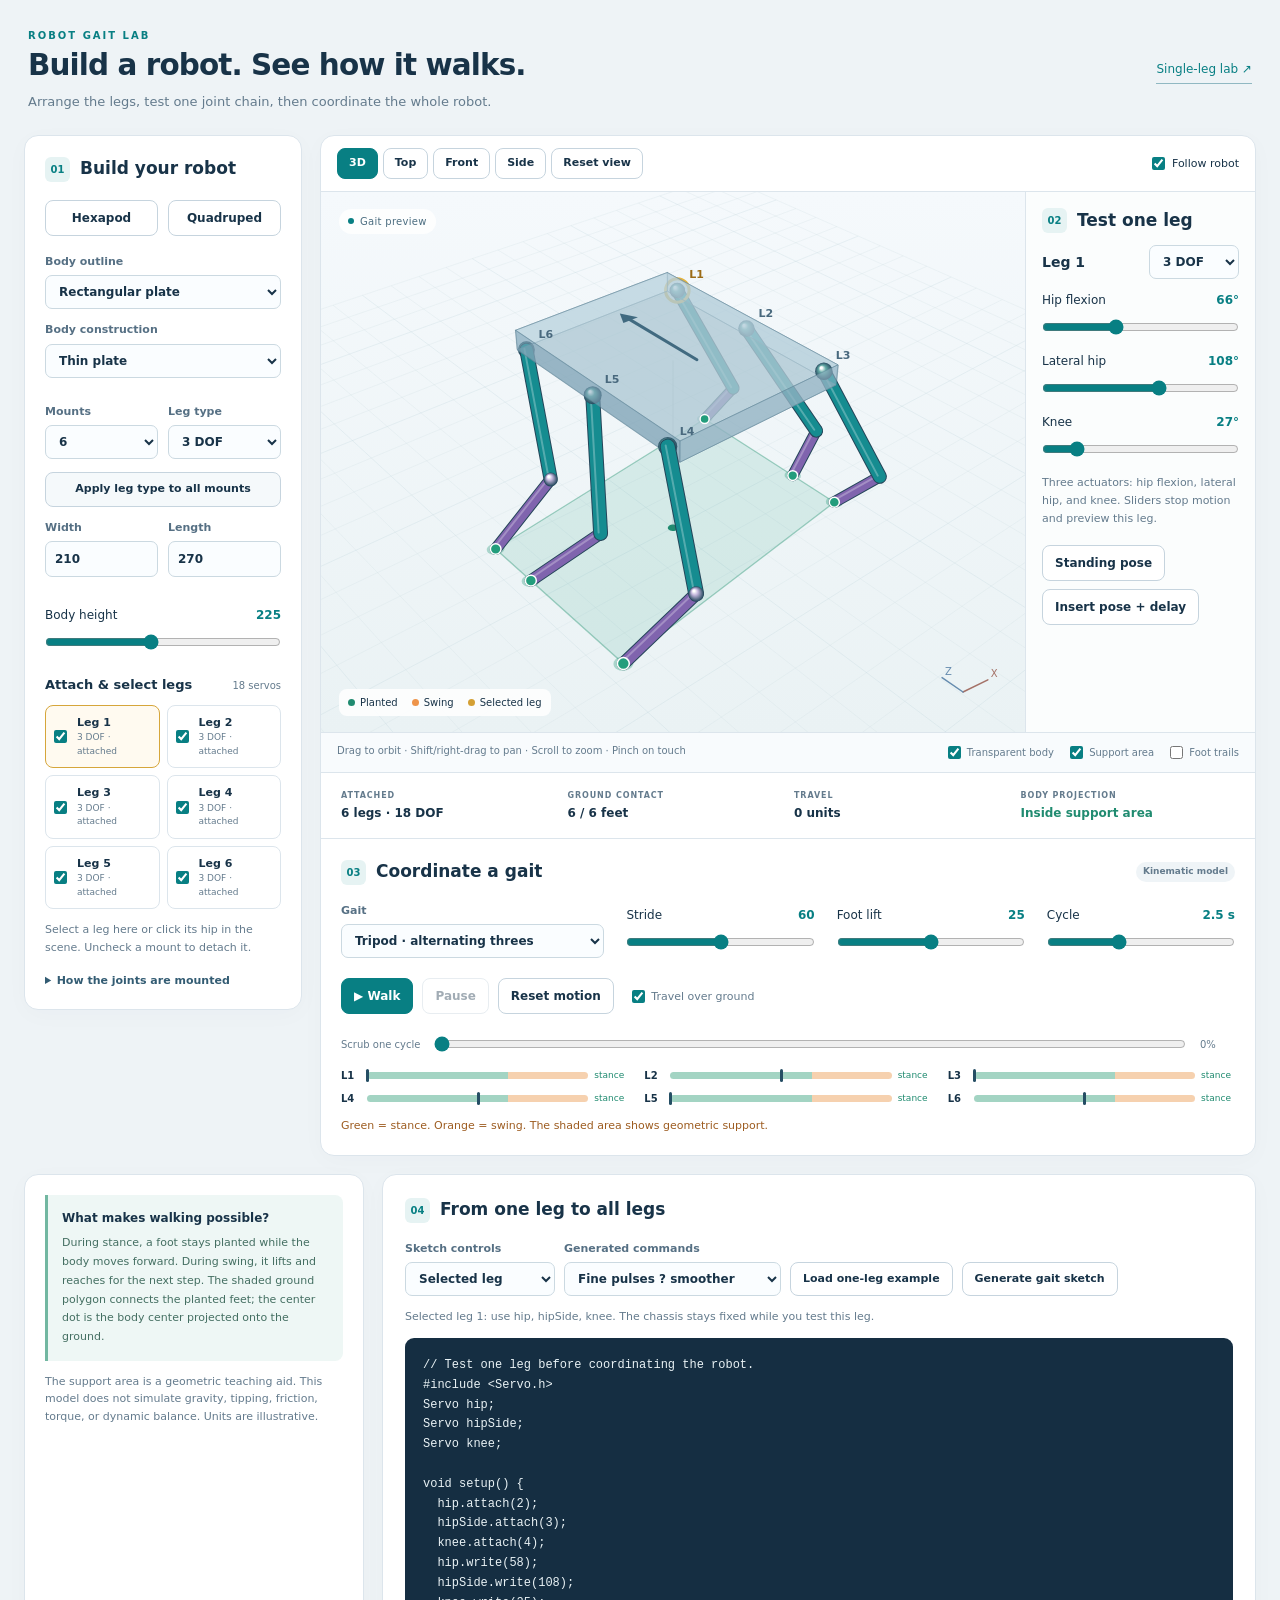
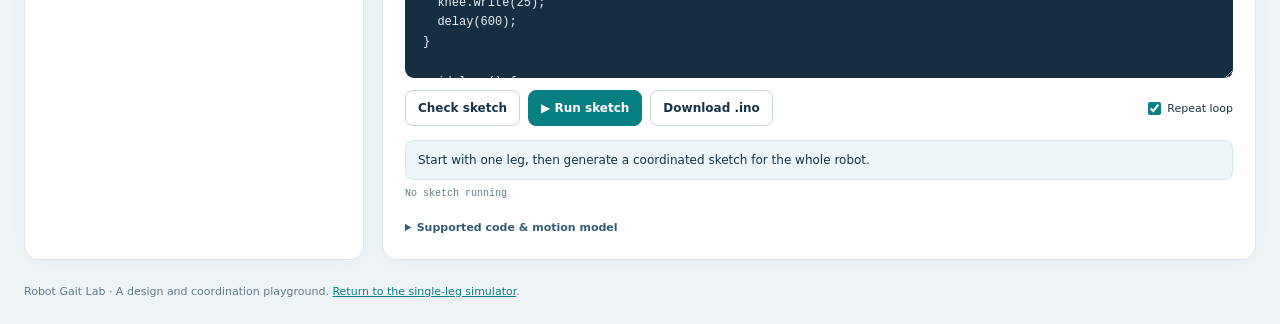
==== commit 08e9f479: "Add joint rotation axes and configurable box body rendering" ====
--- a/index.html
+++ b/index.html
@@ -15,7 +15,8 @@
     <aside class="card designer">
       <div class="section-heading"><span class="step">01</span><h2>Build your robot</h2></div>
       <div class="preset-row"><button id="presetSix">Hexapod</button><button id="presetFour">Quadruped</button></div>
-      <label class="field" for="plateShape">Body plate<select id="plateShape"><option value="rectangle">Rectangular plate</option><option value="circle">Circular plate</option></select></label>
+      <label class="field" for="plateShape">Body outline<select id="plateShape"><option value="rectangle">Rectangular plate</option><option value="circle">Circular plate</option></select></label>
+      <label class="field" for="bodyStyle">Body construction<select id="bodyStyle"><option value="plate">Thin plate</option><option value="box">Raised box / drum</option></select></label>
       <div class="two-fields">
         <label class="field" for="legCount">Mounts<select id="legCount"><option>2</option><option>3</option><option>4</option><option>5</option><option selected>6</option><option>7</option><option>8</option></select></label>
         <label class="field" for="allDof">Leg type<select id="allDof"><option value="3">3 DOF</option><option value="2">2 DOF</option></select></label>
@@ -57,7 +58,7 @@
 </div>
       <div class="scene-options">
         <span>Drag to orbit · Shift/right-drag to pan · Scroll to zoom · Pinch on touch</span>
-        <div><label><input id="transparentPlate" type="checkbox" checked> Transparent plate</label><label><input id="showSupport" type="checkbox" checked> Support area</label><label><input id="footTrails" type="checkbox"> Foot trails</label></div>
+        <div><label><input id="transparentPlate" type="checkbox" checked> Transparent body</label><label><input id="showSupport" type="checkbox" checked> Support area</label><label><input id="footTrails" type="checkbox"> Foot trails</label></div>
       </div>
       <div class="readouts">
         <div><span>ATTACHED</span><strong id="legSummary">6 legs · 18 DOF</strong></div>
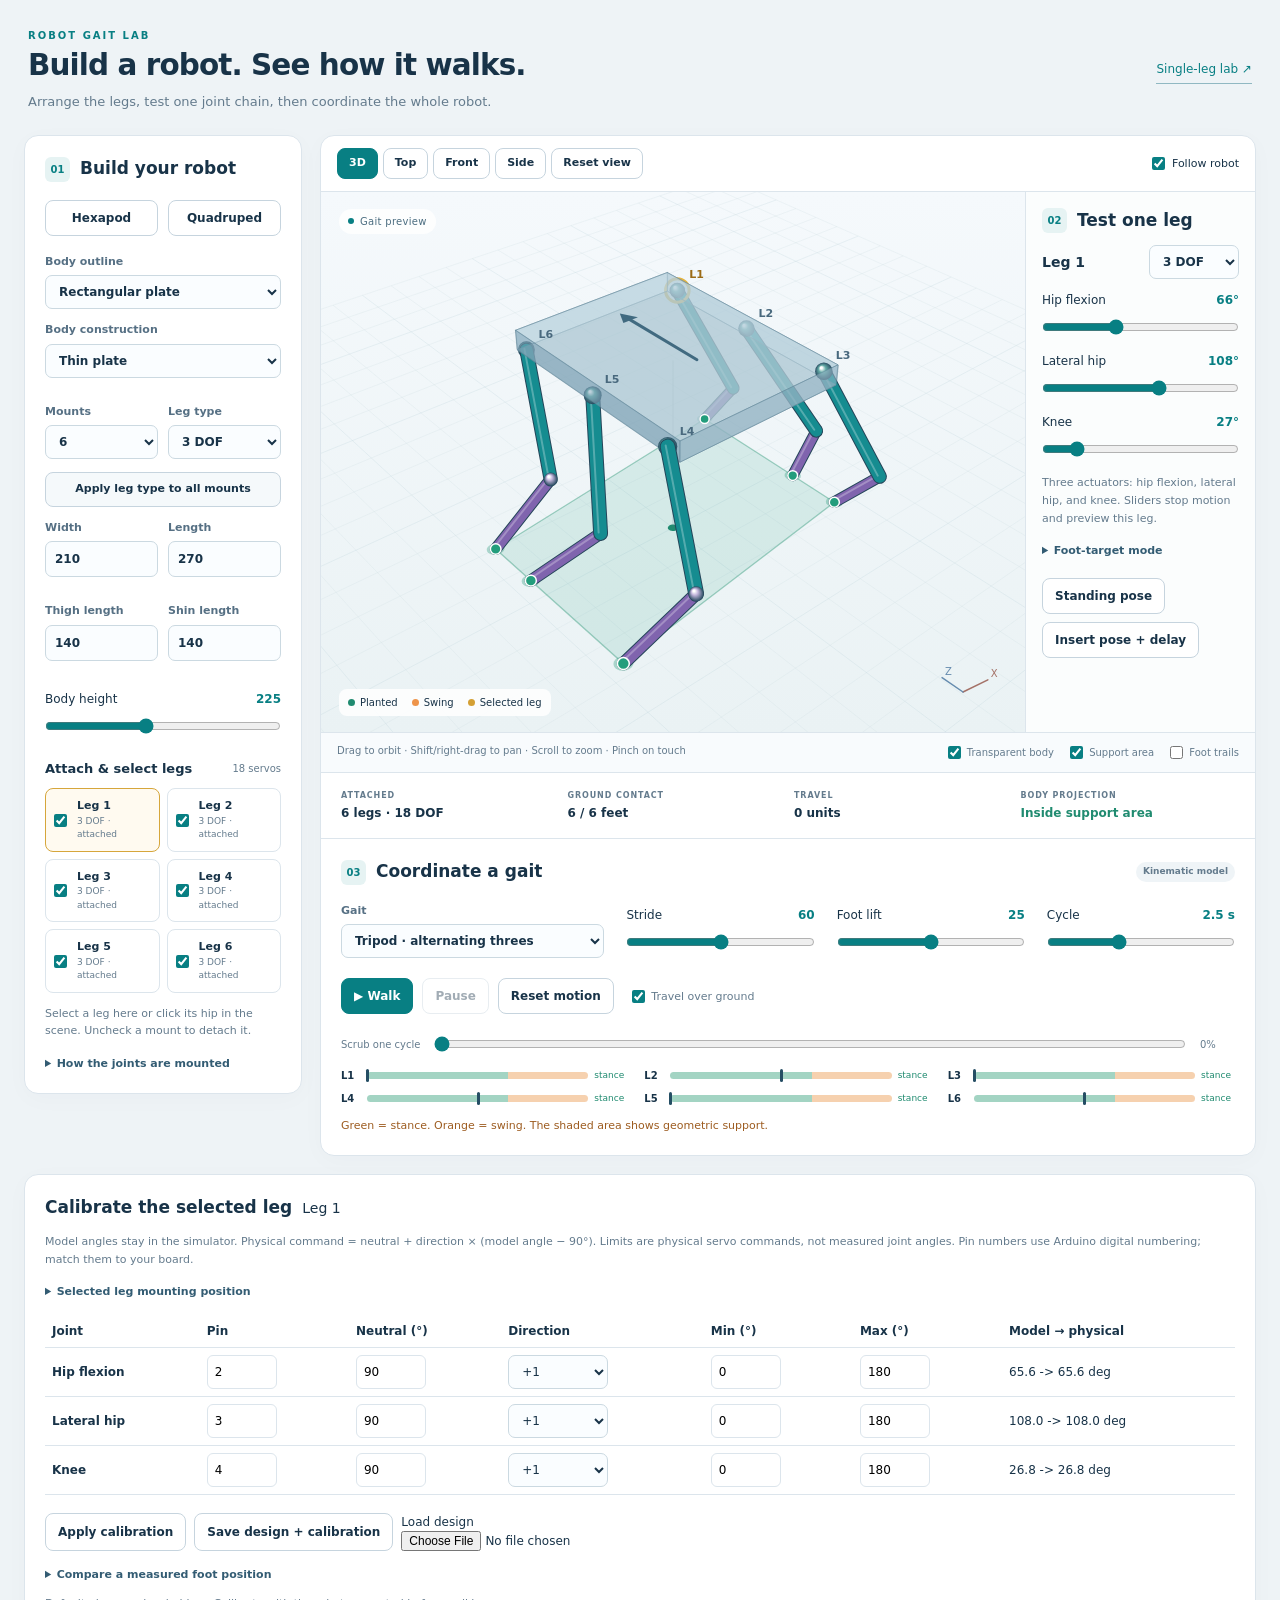
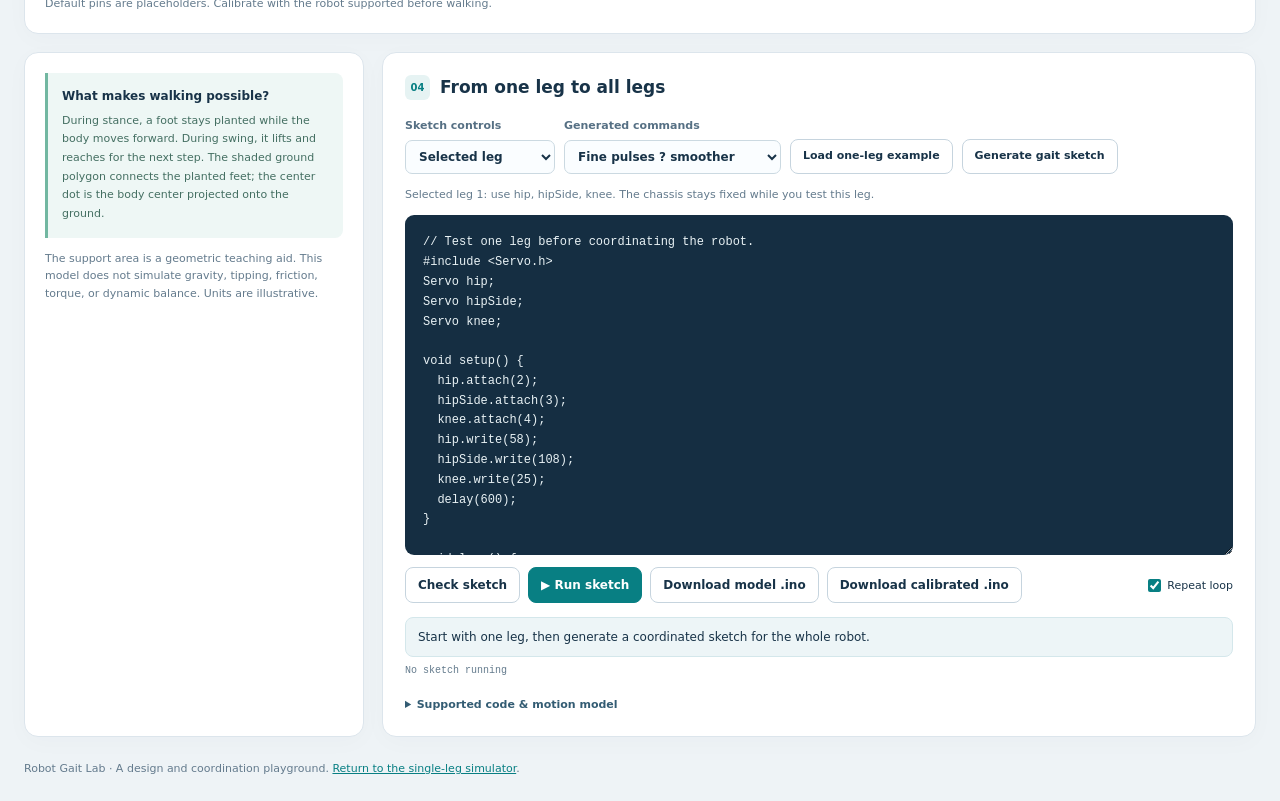
==== commit facd892f: "Add robot dimensions, servo calibration, hardware export and foot targets" ====
--- a/index.html
+++ b/index.html
@@ -27,7 +27,8 @@
         <label class="field" for="plateLength">Length<input id="plateLength" type="number" min="180" max="380" step="10" value="270"></label>
       </div>
       <label id="circleSize" class="field" for="plateRadius" hidden>Radius<input id="plateRadius" type="number" min="100" max="200" step="5" value="145"></label>
-      <label class="slider-field" for="bodyHeight"><span>Body height <output id="heightValue">225</output></span><input id="bodyHeight" type="range" min="205" max="250" step="1" value="225"></label>
+      <div class="two-fields"><label class="field" for="thighLength">Thigh length<input id="thighLength" type="number" min="50" max="250" value="140"></label><label class="field" for="shinLength">Shin length<input id="shinLength" type="number" min="50" max="250" value="140"></label></div>
+      <label class="slider-field" for="bodyHeight"><span>Body height <output id="heightValue">225</output></span><input id="bodyHeight" type="range" min="60" max="450" step="1" value="225"></label>
       <div class="mini-heading"><h3>Attach & select legs</h3><span id="motorCount">18 servos</span></div>
       <div id="mountList" class="mount-list" aria-label="Leg mounts"></div>
       <p class="hint">Select a leg here or click its hip in the scene. Uncheck a mount to detach it.</p>
@@ -53,6 +54,13 @@
       <label class="slider-field" for="jointSide"><span>Lateral hip <output id="jointSideValue">90°</output></span><input id="jointSide" type="range" min="0" max="180" step="1" value="90"></label>
       <label class="slider-field" for="jointKnee"><span>Knee <output id="jointKneeValue">90°</output></span><input id="jointKnee" type="range" min="0" max="180" step="1" value="90"></label>
       <p id="jointHint" class="hint"></p>
+      <details class="target-controls"><summary>Foot-target mode</summary>
+        <label class="field" for="targetPlane">Drag plane<select id="targetPlane"><option value="xy">XY / front</option><option value="xz">XZ / top</option><option value="yz">YZ / side</option></select></label>
+        <p class="hint">Hip-relative: X sideways, Y down, Z forward. Drag the ring; the third coordinate stays fixed.</p>
+        <div class="target-fields"><label>X<input id="targetX" type="number" step="1"></label><label>Y<input id="targetY" type="number" step="1"></label><label>Z<input id="targetZ" type="number" step="1"></label></div>
+        <button id="enableTarget">Target current foot</button><button id="applyTarget">Move to target</button>
+        <p id="targetStatus" role="status" class="hint">Select Target current foot to start.</p>
+      </details>
       <div class="button-row"><button id="restLeg">Standing pose</button><button id="insertPose">Insert pose + delay</button></div>
     </section>
 </div>
@@ -82,6 +90,15 @@
     </section>
   </section>
 
+  <section class="card hardware-panel">
+    <div class="section-heading"><h2>Calibrate the selected leg</h2><span id="calibrationLeg"></span></div>
+    <p class="hint">Model angles stay in the simulator. Physical command = neutral + direction &times; (model angle &minus; 90&deg;). Limits are physical servo commands, not measured joint angles. Pin numbers use Arduino digital numbering; match them to your board.</p>
+    <details><summary>Selected leg mounting position</summary><p class="hint">Body-relative X and Z; hip height stays at the body mounting plane. Custom mounts are preserved when body dimensions change.</p><div class="button-row"><label>X <input id="mountX" type="number" min="-400" max="400"></label><label>Z <input id="mountZ" type="number" min="-400" max="400"></label><button id="applyMount">Apply mount</button><button id="resetMount">Use automatic mount</button></div></details>
+    <div class="calibration-scroll"><table class="calibration-table"><thead><tr><th>Joint</th><th>Pin</th><th>Neutral (&deg;)</th><th>Direction</th><th>Min (&deg;)</th><th>Max (&deg;)</th><th>Model &rarr; physical</th></tr></thead><tbody id="calibrationRows"></tbody></table></div>
+    <div class="button-row"><button id="applyCalibration">Apply calibration</button><button id="saveDesign">Save design + calibration</button><label class="import-label">Load design<input id="loadDesign" type="file" accept="application/json,.json"></label></div>
+    <details><summary>Compare a measured foot position</summary><p class="hint">With the real robot held still, measure the selected foot relative to its hip: X sideways, Y down, Z forward. Use the same units as your link dimensions. Capture pairs of measured and simulated positions for your report.</p><div class="button-row"><label>X <input id="measuredX" type="number" step="0.1"></label><label>Y <input id="measuredY" type="number" step="0.1"></label><label>Z <input id="measuredZ" type="number" step="0.1"></label><button id="captureMeasurement">Capture comparison</button><button id="downloadMeasurements" disabled>Download comparisons CSV</button></div><p id="measurementStatus" role="status" class="hint">No measurements recorded.</p></details>
+    <p id="calibrationStatus" role="status" class="hint">Default pins are placeholders. Calibrate with the robot supported before walking.</p>
+  </section>
   <section class="bench-grid">
 <section class="card learning-panel">      <div class="teaching-note"><strong>What makes walking possible?</strong><p>During stance, a foot stays planted while the body moves forward. During swing, it lifts and reaches for the next step. The shaded ground polygon connects the planted feet; the center dot is the body center projected onto the ground.</p></div>
       <p class="hint">The support area is a geometric teaching aid. This model does not simulate gravity, tipping, friction, torque, or dynamic balance. Units are illustrative.</p>
@@ -96,7 +113,7 @@
       </div>
       <p id="codeScopeHelp" class="hint">Use hip, hipSide, and knee for the selected leg.</p>
       <textarea id="robotCode" spellcheck="false" aria-label="Robot Arduino sketch"></textarea>
-      <div class="code-actions"><button id="checkCode">Check sketch</button><button id="runCode" class="primary">▶ Run sketch</button><button id="downloadCode">Download .ino</button><label><input id="repeatCode" type="checkbox" checked> Repeat loop</label></div>
+      <div class="code-actions"><button id="checkCode">Check sketch</button><button id="runCode" class="primary">▶ Run sketch</button><button id="downloadCode">Download model .ino</button><button id="downloadHardware">Download calibrated .ino</button><label><input id="repeatCode" type="checkbox" checked> Repeat loop</label></div>
       <div id="notice" class="notice" role="status" aria-live="polite">Start with one leg, then generate a coordinated sketch for the whole robot.</div>
       <p id="codeLine" class="code-line">No sketch running</p>
       <details><summary>Supported code & motion model</summary><p>Servo declarations, attach(), write(), writeMicroseconds(), delay(), initialized variables, assignments, and arithmetic. Setup runs once; loop repeats with persistent globals. Control flow and custom functions are not supported.</p><p>One-leg sketches hold the chassis still. Code playback interpolates continuously between samples. Whole-robot sketches estimate travel from the motion of retained ground contacts; the slip readout shows disagreement between feet. Generated gait previews use exact planted-foot trajectories. Arbitrary code may lift every foot or penetrate the ground; the model shows this rather than inventing balance.</p><p>Generate gait sketch defaults to finer writeMicroseconds() commands using the Servo library?s default 544?2400 us angle mapping. Whole-degree write() commands remain available, but their foot paths are less precise. This is a preview interpolation, not a physical servo response model.</p><p>Exported pins are placeholders. Match pins, servo orientation, neutral offsets, and travel limits to the actual hardware.</p></details>
@@ -104,6 +121,6 @@
   </section>
 </main>
 <footer>Robot Gait Lab · A design and coordination playground. <a href="single-leg.html">Return to the single-leg simulator</a>.</footer>
-<script src="robot-core.js"></script><script src="robot-arduino.js"></script><script src="robot-motion.js"></script><script src="robot-app.js"></script>
+<script src="robot-core.js"></script><script src="robot-arduino.js"></script><script src="robot-motion.js"></script><script src="robot-hardware.js"></script><script src="robot-app.js"></script>
 </body>
 </html>
--- a/robot.css
+++ b/robot.css
@@ -20,3 +20,9 @@
 .learning-panel{padding:20px}.learning-panel .teaching-note{margin-top:0}
 @media(max-width:1150px){.scene-and-joints{grid-template-columns:1fr}.scene-and-joints #robotScene{height:320px}.scene-and-joints .joint-panel{border-left:0;border-top:1px solid var(--line)}.scene-and-joints .joint-panel .hint{display:none}.scene-and-joints .joint-panel .section-heading{margin-bottom:6px}.scene-and-joints .slider-field{margin:6px 0}.scene-and-joints .slider-field input{margin-top:4px}.scene-and-joints .button-row{margin-top:8px}}
 @media(max-width:750px){.scene-and-joints #robotScene{height:240px}.scene-and-joints .joint-panel{padding:12px}.scene-and-joints .selected-heading{margin:0 0 6px}}
+
+.hardware-panel{padding:20px;margin-top:18px}.hardware-panel .section-heading{margin-bottom:8px}.calibration-scroll{overflow:auto}.calibration-table{width:100%;border-collapse:collapse;font-size:12px;margin-top:14px}.calibration-table th,.calibration-table td{text-align:left;padding:7px;border-bottom:1px solid var(--line)}.calibration-table input{width:70px;padding:7px;border:1px solid var(--line);border-radius:6px}.calibration-table select{width:100px}.target-fields{display:grid;grid-template-columns:repeat(3,minmax(0,1fr));gap:6px;margin:10px 0}.target-fields input{width:100%;min-width:0;padding:5px;border:1px solid var(--line);border-radius:5px}.target-controls button{font-size:11px;margin-top:6px}.target-controls .hint{display:block!important}.import-label{font-size:12px}.import-label input{display:block;max-width:220px}.scene-and-joints .joint-panel{max-height:560px;overflow:auto}@media(max-width:1150px){.scene-and-joints .joint-panel{max-height:none}.target-controls[open]{max-height:260px;overflow:auto}}
+
+.hardware-panel .button-row input[type=number]{width:85px;padding:7px;border:1px solid var(--line);border-radius:6px}
+
+.joint-panel:has(.target-controls[open]) #jointHint{display:none}.joint-panel:has(.target-controls[open]) .slider-field{margin:6px 0}.joint-panel:has(.target-controls[open]) .slider-field input{margin-top:4px}.joint-panel:has(.target-controls[open]) .section-heading{margin-bottom:8px}.joint-panel:has(.target-controls[open]) .target-controls{margin-top:8px}.target-controls .field{margin:6px 0}.target-controls .hint{margin-top:6px;line-height:1.4}
